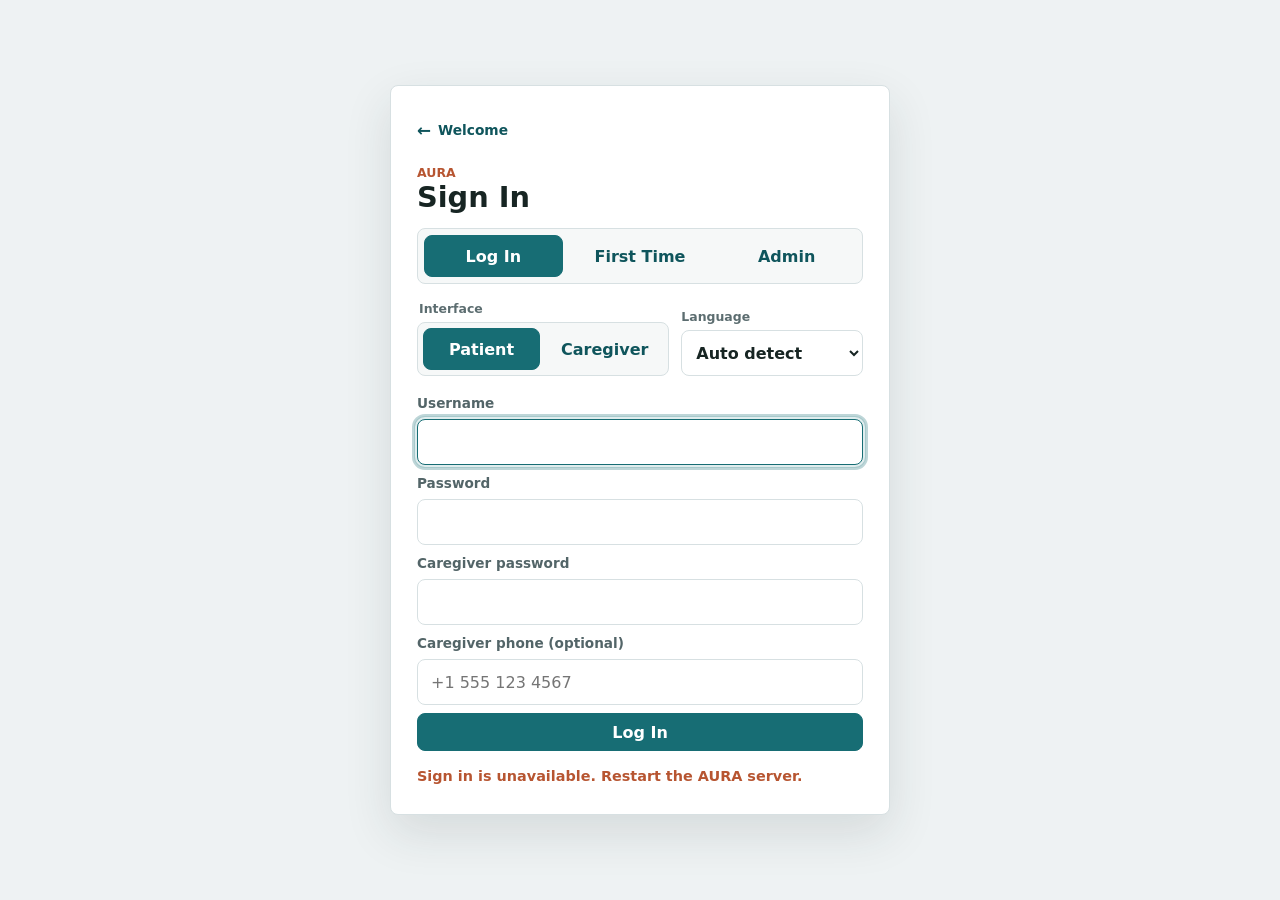
==== static/index.html @ 51d9fa30 "Initial AURA project" ====
<!doctype html>
<html lang="en">
  <head>
    <meta charset="utf-8">
    <meta name="viewport" content="width=device-width, initial-scale=1">
    <title>AURA</title>
    <link rel="stylesheet" href="styles.css">
  </head>
  <body>
    <main class="app-shell">
      <section class="welcome-view" id="welcomeView" aria-label="Welcome to AURA">
        <div class="welcome-content">
          <div class="welcome-copy">
            <p class="welcome-kicker">NextStep AI</p>
            <h1>AURA</h1>
            <p class="welcome-statement">
              Memories are the core foundation of human survival, identity, and social connection, and we save that memory.
            </p>
            <button class="welcome-start-button" id="welcomeStartButton" type="button">
              <span>Get Started</span>
              <svg aria-hidden="true" viewBox="0 0 24 24">
                <path d="M5 12h14"></path>
                <path d="m13 6 6 6-6 6"></path>
              </svg>
            </button>
          </div>
        </div>
      </section>

      <section class="auth-panel" id="authView" aria-label="AURA sign in" hidden>
        <div class="auth-card">
          <button class="auth-welcome-button" id="authWelcomeButton" type="button">
            <span aria-hidden="true">&larr;</span>
            Welcome
          </button>
          <div>
            <p class="eyebrow">AURA</p>
            <h1>Sign In</h1>
          </div>

          <div class="auth-tabs" role="tablist" aria-label="Sign in options">
            <button class="auth-tab is-active" id="showLoginButton" type="button">Log In</button>
            <button class="auth-tab" id="showSignupButton" type="button">First Time</button>
            <button class="auth-tab" id="showAdminButton" type="button">Admin</button>
          </div>

          <div class="auth-preferences" id="authPreferences">
            <fieldset class="auth-role-picker">
              <legend>Interface</legend>
              <div class="auth-role-options">
                <label class="auth-role-option">
                  <input type="radio" name="authRole" value="patient" checked>
                  <span>Patient</span>
                </label>
                <label class="auth-role-option">
                  <input type="radio" name="authRole" value="caregiver">
                  <span>Caregiver</span>
                </label>
              </div>
            </fieldset>
            <label class="auth-language" for="languageSelect">
              <span>Language</span>
              <select id="languageSelect">
                <option value="auto">Auto detect</option>
              </select>
            </label>
          </div>

          <form class="auth-form" id="loginForm">
            <label for="loginUsername">Username</label>
            <input id="loginUsername" autocomplete="username" required>
            <label for="loginPassword">Password</label>
            <input id="loginPassword" type="password" autocomplete="current-password" required>
            <label for="loginCaregiverPassword">Caregiver password</label>
            <input id="loginCaregiverPassword" type="password" autocomplete="current-password" required>
            <label for="loginCaregiverPhone">Caregiver phone (optional)</label>
            <input
              id="loginCaregiverPhone"
              type="tel"
              autocomplete="tel"
              inputmode="tel"
              placeholder="+1 555 123 4567"
            >
            <button class="primary-button" type="submit">Log In</button>
          </form>

          <form class="auth-form" id="signupForm" hidden>
            <label for="signupPatientName">Patient name</label>
            <input id="signupPatientName" autocomplete="name" required>
            <label for="signupCaregiverName">Caregiver name</label>
            <input id="signupCaregiverName" autocomplete="name" required>
            <label for="signupUsername">Username</label>
            <input id="signupUsername" autocomplete="username" required>
            <label for="signupPassword">Password</label>
            <input id="signupPassword" type="password" autocomplete="new-password" required>
            <label for="signupCaregiverPassword">Caregiver password</label>
            <input id="signupCaregiverPassword" type="password" autocomplete="new-password" required>
            <label for="signupCaregiverPhone">Caregiver phone (optional)</label>
            <input
              id="signupCaregiverPhone"
              type="tel"
              autocomplete="tel"
              inputmode="tel"
              placeholder="+1 555 123 4567"
            >
            <button class="primary-button" type="submit">Create Account</button>
          </form>

          <form class="auth-form" id="adminLoginForm" hidden>
            <label for="adminUsername">Admin username</label>
            <input id="adminUsername" autocomplete="username" required>
            <label for="adminPassword">Admin password</label>
            <input id="adminPassword" type="password" autocomplete="current-password" required>
            <button class="primary-button" type="submit">Open Admin</button>
          </form>

          <p class="auth-status" id="authStatus"></p>
        </div>
      </section>

      <div class="app-content" id="appContent" hidden>
        <div class="top-bar">
          <strong class="active-role-label" id="activeRoleLabel">Patient</strong>
          <div class="account-bar">
            <span id="accountLabel">Signed in</span>
            <button class="ghost-button" id="openAdminButton" type="button">Admin</button>
            <button class="ghost-button" id="logoutButton" type="button">Log Out</button>
          </div>
        </div>

      <section
        class="patient-panel role-panel is-active"
        id="patientView"
        aria-label="Patient interface"
      >
        <header class="app-header">
          <div>
            <p class="eyebrow">NextStep AI</p>
            <h1>AURA</h1>
            <p class="interface-greeting" id="patientGreeting">Hi</p>
          </div>
          <div class="header-actions">
            <button
              class="icon-button"
              id="speechToggle"
              type="button"
              aria-label="Turn spoken replies off"
              title="Spoken replies"
            >
              <svg aria-hidden="true" viewBox="0 0 24 24">
                <path d="M11 5 6 9H3v6h3l5 4V5Z"></path>
                <path d="M15.5 8.5a5 5 0 0 1 0 7"></path>
                <path d="M18.5 5.5a9 9 0 0 1 0 13"></path>
              </svg>
            </button>
            <button
              class="icon-button"
              id="micButton"
              type="button"
              aria-label="Start voice input"
              title="Voice input"
            >
              <svg aria-hidden="true" viewBox="0 0 24 24">
                <path d="M12 3a3 3 0 0 0-3 3v6a3 3 0 0 0 6 0V6a3 3 0 0 0-3-3Z"></path>
                <path d="M19 10v2a7 7 0 0 1-14 0v-2"></path>
                <path d="M12 19v3"></path>
              </svg>
            </button>
            <button class="ghost-button" id="clearButton" type="button">Clear</button>
          </div>
        </header>

        <div class="status-row">
          <span class="status-dot" aria-hidden="true"></span>
          <span id="statusText">Ready</span>
          <span class="current-task" id="currentTaskText">No task started</span>
        </div>

        <section class="patient-focus" aria-label="Current task">
          <div class="patient-task-card">
            <p class="eyebrow">Now</p>
            <h2 id="patientTaskName">No task open</h2>
            <p class="patient-instruction" id="patientInstructionText">
              I am here with you.
            </p>
            <p class="patient-task-meta" id="patientTaskMeta">
              Use the buttons below.
            </p>
          </div>

          <div class="patient-actions" aria-label="Patient actions">
            <button class="patient-action primary-action" type="button" data-message="Done">
              <svg aria-hidden="true" viewBox="0 0 24 24">
                <path d="m5 12 4 4L19 6"></path>
              </svg>
              <span>Done</span>
            </button>
            <button class="patient-action" type="button" data-message="Help">
              <svg aria-hidden="true" viewBox="0 0 24 24">
                <circle cx="12" cy="12" r="9"></circle>
                <path d="M9.5 9a2.7 2.7 0 0 1 5.1 1.2c0 1.8-2.6 2-2.6 3.8"></path>
                <path d="M12 18h.01"></path>
              </svg>
              <span>Help</span>
            </button>
            <button class="patient-action issue-action" id="reportIssueButton" type="button">
              <svg aria-hidden="true" viewBox="0 0 24 24">
                <path d="M10.3 3.4 2.6 17a2 2 0 0 0 1.7 3h15.4a2 2 0 0 0 1.7-3L13.7 3.4a2 2 0 0 0-3.4 0Z"></path>
                <path d="M12 9v4"></path>
                <path d="M12 17h.01"></path>
              </svg>
              <span>Report Issue</span>
            </button>
            <button class="patient-action communication-action" id="patientChatToggle" type="button">
              <svg aria-hidden="true" viewBox="0 0 24 24">
                <path d="M21 15a4 4 0 0 1-4 4H8l-5 3V7a4 4 0 0 1 4-4h10a4 4 0 0 1 4 4Z"></path>
                <path d="M8 9h8"></path>
                <path d="M8 13h5"></path>
              </svg>
              <span>AURA Chat</span>
            </button>
            <button class="patient-action communication-action" id="patientCaregiverChatToggle" type="button">
              <svg aria-hidden="true" viewBox="0 0 24 24">
                <path d="M20 15a4 4 0 0 1-4 4H8l-5 3V7a4 4 0 0 1 4-4h9a4 4 0 0 1 4 4Z"></path>
                <circle cx="11.5" cy="9" r="2"></circle>
                <path d="M8 15c.8-1.5 2-2.2 3.5-2.2S14.2 13.5 15 15"></path>
              </svg>
              <span>Caregiver Chat</span>
            </button>
          </div>
        </section>

        <section class="patient-chat-area" id="patientChatArea" aria-label="Patient chat" hidden>
          <div class="patient-chat-header">
            <button class="ghost-button patient-chat-back" id="patientChatBackButton" type="button">
              Back
            </button>
            <h3>AURA Chat</h3>
          </div>
          <div class="messages" id="messages" aria-live="polite">
            <article class="message assistant">
              <div class="avatar" aria-hidden="true">A</div>
              <p>Hi. I am here with you.</p>
            </article>
          </div>

          <form class="composer" id="chatForm">
            <label class="sr-only" for="messageInput">Message</label>
            <textarea
              id="messageInput"
              rows="1"
              placeholder="Type a message"
              autocomplete="off"
            ></textarea>
            <button id="sendButton" type="submit">Send</button>
          </form>
        </section>

        <section
          class="patient-caregiver-chat-area direct-chat-area"
          id="patientCaregiverChatArea"
          aria-label="Caregiver chat"
          hidden
        >
          <div class="patient-chat-header">
            <button class="ghost-button patient-chat-back" id="patientCaregiverChatBackButton" type="button">
              Back
            </button>
            <h3>Caregiver Chat</h3>
          </div>
          <div class="direct-chat-messages" id="patientCaregiverMessages" aria-live="polite">
            <p class="empty-state">No messages yet.</p>
          </div>

          <form class="composer" id="patientCaregiverChatForm">
            <label class="sr-only" for="patientCaregiverMessageInput">Message caregiver</label>
            <textarea
              id="patientCaregiverMessageInput"
              rows="1"
              placeholder="Message caregiver"
              autocomplete="off"
            ></textarea>
            <button id="patientCaregiverSendButton" type="submit">Send</button>
          </form>
        </section>
      </section>

      <section
        class="caregiver-panel role-panel"
        id="caregiverView"
        aria-label="Caregiver interface"
        hidden
      >
        <header class="caregiver-header">
          <div>
            <p class="eyebrow">Caregiver</p>
            <h2>Caregiver Dashboard</h2>
            <p class="interface-greeting" id="caregiverGreeting">Hi</p>
          </div>
          <div class="header-actions">
            <button class="ghost-button clear-caregiver-button" id="resetCaregiverButton" type="button">
              Clear Alerts &amp; Chat
            </button>
            <button class="ghost-button" id="refreshCaregiverButton" type="button">
              Refresh
            </button>
          </div>
        </header>

        <div class="caregiver-section-toolbar" id="caregiverSectionToolbar" hidden>
          <button class="caregiver-home-button" id="caregiverHomeButton" type="button">
            <span aria-hidden="true">&larr;</span>
            Home
          </button>
          <strong id="caregiverSectionLabel">Caregiver Home</strong>
        </div>

        <section
          class="caregiver-home caregiver-section-panel is-active"
          id="caregiverSection-home"
          aria-label="Caregiver home"
        >
          <div class="caregiver-home-overview">
            <div class="caregiver-home-summary">
              <p class="eyebrow">Today</p>
              <h3>Care Overview</h3>
              <p id="caregiverHomeSummary">No patient activity has been recorded yet.</p>
            </div>
            <div class="caregiver-home-kpis" aria-label="Today's key activity">
              <div class="home-kpi">
                <strong id="homeCompletedStat">0</strong>
                <span>Marked complete</span>
              </div>
              <div class="home-kpi home-kpi-alert">
                <strong id="homeAlertStat">0</strong>
                <span>Safety alerts</span>
              </div>
              <div class="home-kpi">
                <strong id="homeHelpStat">0</strong>
                <span>Help requests</span>
              </div>
            </div>
          </div>

          <nav class="caregiver-home-grid" aria-label="Caregiver tools">
            <button class="caregiver-home-card card-patient-chat" type="button" data-caregiver-section="patientChat">
              <span class="home-card-icon" aria-hidden="true">
                <svg viewBox="0 0 24 24"><path d="M21 15a4 4 0 0 1-4 4H8l-5 3V7a4 4 0 0 1 4-4h10a4 4 0 0 1 4 4Z"></path><path d="M8 9h8"></path><path d="M8 13h5"></path></svg>
              </span>
              <span class="home-card-copy">
                <strong>Patient Chat</strong>
                <span id="homePatientChatStatus">No messages</span>
              </span>
            </button>
            <button class="caregiver-home-card card-alerts" type="button" data-caregiver-section="alerts">
              <span class="home-card-icon" aria-hidden="true">
                <svg viewBox="0 0 24 24"><path d="M10.3 3.4 2.6 17a2 2 0 0 0 1.7 3h15.4a2 2 0 0 0 1.7-3L13.7 3.4a2 2 0 0 0-3.4 0Z"></path><path d="M12 9v4"></path><path d="M12 17h.01"></path></svg>
              </span>
              <span class="home-card-copy">
                <strong>Safety Alerts</strong>
                <span id="homeAlertStatus">No alerts</span>
              </span>
            </button>
            <button class="caregiver-home-card card-schedule" type="button" data-caregiver-section="schedule">
              <span class="home-card-icon" aria-hidden="true">
                <svg viewBox="0 0 24 24"><path d="M8 2v4"></path><path d="M16 2v4"></path><rect x="3" y="5" width="18" height="16" rx="2"></rect><path d="M3 10h18"></path><path d="M8 14h.01"></path><path d="M12 14h.01"></path><path d="M16 14h.01"></path></svg>
              </span>
              <span class="home-card-copy">
                <strong>Schedule</strong>
                <span id="homeScheduleStatus">0 routines</span>
              </span>
            </button>
            <button class="caregiver-home-card card-performance" type="button" data-caregiver-section="performance">
              <span class="home-card-icon" aria-hidden="true">
                <svg viewBox="0 0 24 24"><path d="M4 19V9"></path><path d="M10 19V5"></path><path d="M16 19v-7"></path><path d="M22 19H2"></path></svg>
              </span>
              <span class="home-card-copy">
                <strong>Performance</strong>
                <span id="homePerformanceStatus">No data</span>
              </span>
            </button>
            <button class="caregiver-home-card card-update" type="button" data-caregiver-section="update">
              <span class="home-card-icon" aria-hidden="true">
                <svg viewBox="0 0 24 24"><rect x="5" y="3" width="14" height="18" rx="2"></rect><path d="M9 3h6v4H9z"></path><path d="m9 14 2 2 4-4"></path></svg>
              </span>
              <span class="home-card-copy">
                <strong>AURA Update</strong>
                <span id="homeUpdateStatus">Ready</span>
              </span>
            </button>
            <button class="caregiver-home-card card-activity" type="button" data-caregiver-section="activity">
              <span class="home-card-icon" aria-hidden="true">
                <svg viewBox="0 0 24 24"><path d="M3 12h4l2-7 4 14 2-7h6"></path></svg>
              </span>
              <span class="home-card-copy">
                <strong>Recent Activity</strong>
                <span id="homeActivityStatus">Nothing today</span>
              </span>
            </button>
            <button class="caregiver-home-card card-dataset" type="button" data-caregiver-section="dataset">
              <span class="home-card-icon" aria-hidden="true">
                <svg viewBox="0 0 24 24"><ellipse cx="12" cy="5" rx="8" ry="3"></ellipse><path d="M4 5v6c0 1.7 3.6 3 8 3s8-1.3 8-3V5"></path><path d="M4 11v6c0 1.7 3.6 3 8 3s8-1.3 8-3v-6"></path></svg>
              </span>
              <span class="home-card-copy">
                <strong>Dataset</strong>
                <span id="homeDatasetStatus">0 records</span>
              </span>
            </button>
            <button class="caregiver-home-card card-clock" type="button" data-caregiver-section="clock">
              <span class="home-card-icon" aria-hidden="true">
                <svg viewBox="0 0 24 24"><circle cx="12" cy="12" r="9"></circle><path d="M12 7v5l3 2"></path></svg>
              </span>
              <span class="home-card-copy">
                <strong>Test Clock</strong>
                <span id="homeClockStatus">1x speed</span>
              </span>
            </button>
            <button class="caregiver-home-card card-reminders" type="button" data-caregiver-section="reminders">
              <span class="home-card-icon" aria-hidden="true">
                <svg viewBox="0 0 24 24"><path d="M18 8a6 6 0 0 0-12 0c0 7-3 7-3 9h18c0-2-3-2-3-9"></path><path d="M10 21h4"></path></svg>
              </span>
              <span class="home-card-copy">
                <strong>Reminders</strong>
                <span id="homeReminderStatus">Off</span>
              </span>
            </button>
          </nav>
        </section>

        <section
          class="caregiver-chat caregiver-section-panel"
          id="caregiverSection-chat"
          aria-label="Caregiver chat"
          hidden
        >
          <h3>Chat With AURA</h3>
          <div class="caregiver-chat-messages" id="caregiverChatMessages" aria-live="polite">
            <article class="caregiver-chat-message assistant">
              I can help review the current session.
            </article>
          </div>
          <form class="caregiver-composer" id="caregiverChatForm">
            <label class="sr-only" for="caregiverMessageInput">Caregiver message</label>
            <textarea
              id="caregiverMessageInput"
              rows="1"
              placeholder="Ask about the patient's session"
              autocomplete="off"
            ></textarea>
            <button id="caregiverSendButton" type="submit">Send</button>
          </form>
        </section>

        <section
          class="caregiver-patient-chat caregiver-section-panel"
          id="caregiverSection-patient-chat"
          aria-label="Chat with patient"
          hidden
        >
          <h3>Chat With Patient</h3>
          <div class="direct-chat-messages" id="caregiverPatientMessages" aria-live="polite">
            <p class="empty-state">No messages yet.</p>
          </div>
          <form class="caregiver-composer" id="caregiverPatientChatForm">
            <label class="sr-only" for="caregiverPatientMessageInput">Message patient</label>
            <textarea
              id="caregiverPatientMessageInput"
              rows="1"
              placeholder="Message the patient"
              autocomplete="off"
            ></textarea>
            <button id="caregiverPatientSendButton" type="submit">Send</button>
          </form>
        </section>

        <section
          class="alert-panel caregiver-section-panel"
          id="caregiverSection-alerts"
          aria-label="Caregiver alerts"
          hidden
        >
          <div class="section-title-row">
            <h3>Safety Alerts</h3>
            <span id="alertStatus">Ready</span>
          </div>
          <div id="alertList" class="alert-list">
            <p class="empty-state">No safety alerts in this session.</p>
          </div>
        </section>

        <div class="caregiver-section-panel" id="caregiverSection-schedule" hidden>
          <section class="routine-manager" aria-label="Routine management">
            <div class="section-title-row">
              <h3>Routine Management</h3>
              <span id="routineCount">0 routines</span>
            </div>
            <form class="routine-form" id="routineForm">
              <input id="routineName" placeholder="Task name" required>
              <input id="routineCategory" placeholder="Category" required>
              <input id="routineTime" type="time" value="09:00" required>
              <select id="routineTimeOfDay">
                <option>Morning</option>
                <option>Afternoon</option>
                <option>Evening</option>
              </select>
              <input id="routineDifficulty" type="number" min="1" max="5" value="3" title="Difficulty 1-5">
              <input id="routineImportance" type="number" min="1" max="5" value="3" title="Importance 1-5">
              <textarea id="routineInstructions" rows="3" placeholder="One step per line" required></textarea>
              <button class="primary-button" type="submit">Save Routine</button>
            </form>
            <div class="routine-list" id="routineList"></div>
          </section>
        </div>

        <div class="caregiver-section-panel" id="caregiverSection-performance" hidden>
          <section class="stats-grid" aria-label="Session stats">
            <div class="stat-card">
              <span id="interactionsStat">0</span>
              <p>Interactions</p>
            </div>
            <div class="stat-card">
              <span id="completedStat">0</span>
              <p>Marked complete</p>
            </div>
            <div class="stat-card">
              <span id="helpStat">0</span>
              <p>Help requests</p>
            </div>
            <div class="stat-card">
              <span id="reminderStat">0</span>
              <p>Reminders</p>
            </div>
            <div class="stat-card">
              <span id="visualStat">0</span>
              <p>Missed tasks</p>
            </div>
            <div class="stat-card">
              <span id="confusionStat">0</span>
              <p>Confusion flags</p>
            </div>
          </section>

          <section class="insight-panel caregiver-detailed-insights" aria-label="Performance insights">
            <div class="section-title-row">
              <div>
                <h3>Performance Insights</h3>
                <p class="section-subtext" id="caregiverInsightSource">
                  Waiting for stored patient records.
                </p>
              </div>
            </div>
            <div class="dataset-grid caregiver-insight-summary" id="insightGrid"></div>

            <div class="caregiver-insight-columns">
              <section class="caregiver-insight-section">
                <h4>Time of Day</h4>
                <div class="admin-insight-list" id="caregiverTimeInsightList"></div>
              </section>
              <section class="caregiver-insight-section">
                <h4>Task Difficulty</h4>
                <div class="admin-insight-list" id="caregiverDifficultyInsightList"></div>
              </section>
              <section class="caregiver-insight-section">
                <h4>Day of Week</h4>
                <div class="admin-insight-list" id="caregiverDayInsightList"></div>
              </section>
              <section class="caregiver-insight-section">
                <h4>Tasks Needing Review</h4>
                <div class="admin-insight-list" id="caregiverTaskInsightList"></div>
              </section>
              <section class="caregiver-insight-section caregiver-trend-section">
                <h4>Recent Trend</h4>
                <div class="admin-insight-list" id="caregiverTrendInsightList"></div>
              </section>
            </div>

            <div class="caregiver-insight-notes">
              <section class="caregiver-insight-section">
                <h4>Key Findings</h4>
                <ul class="admin-insight-bullets" id="caregiverKeyFindings"></ul>
              </section>
              <section class="caregiver-insight-section">
                <h4>Recommended Actions</h4>
                <ul class="admin-insight-bullets" id="caregiverRecommendedActions"></ul>
              </section>
              <section class="caregiver-insight-section">
                <h4>How to Read This</h4>
                <ul class="admin-insight-bullets" id="caregiverDataNotes"></ul>
              </section>
            </div>
          </section>
        </div>

        <div class="caregiver-section-panel" id="caregiverSection-update" hidden>
          <section class="caregiver-update">
            <div class="section-title-row">
              <h3>AURA Update</h3>
              <span id="caregiverStatus">Ready</span>
            </div>
            <p id="caregiverUpdateText">No patient activity has been recorded yet.</p>
          </section>
        </div>

        <div class="caregiver-section-panel" id="caregiverSection-activity" hidden>
          <section class="recent-events">
            <h3>Recent Activity</h3>
            <div id="recentEventsList" class="event-list">
              <p class="empty-state">No recent activity.</p>
            </div>
          </section>
        </div>

      <div
        class="caregiver-section-panel"
        id="caregiverSection-dataset"
        aria-label="Patient dataset"
        hidden
      >
          <section class="dataset-panel" aria-label="Patient dataset">
            <div class="section-title-row">
              <div>
                <h3>Patient Dataset</h3>
                <p class="section-subtext" id="datasetPathText">Stored in SQLite.</p>
              </div>
              <div class="dataset-actions">
                <a class="export-link" href="/api/export" id="exportLink" download>
                  Export CSV
                </a>
                <button class="danger-button" id="clearDatasetButton" type="button">
                  Clear Dataset
                </button>
              </div>
            </div>
            <div class="dataset-grid" id="datasetSummaryGrid"></div>
            <div class="dataset-table-wrap">
              <table class="dataset-table">
                <thead>
                  <tr>
                    <th>Date</th>
                    <th>Time</th>
                    <th>Task</th>
                    <th>Status</th>
                    <th>Reminders</th>
                    <th>Help</th>
                    <th>Possible Confusion</th>
                    <th>Raw</th>
                    <th>Adjusted</th>
                    <th>Notes</th>
                  </tr>
                </thead>
                <tbody id="datasetTableBody">
                  <tr>
                    <td colspan="10">Unlock dataset view.</td>
                  </tr>
                </tbody>
              </table>
            </div>
          </section>
      </div>

      <div
        class="caregiver-section-panel"
        id="caregiverSection-clock"
        aria-label="Test clock"
        hidden
      >
        <header class="app-header">
          <div>
            <p class="eyebrow">Testing</p>
            <h1>Test Clock</h1>
            <p class="interface-greeting">Task timing uses real-life wait time.</p>
          </div>
        </header>

        <section class="test-clock" aria-label="Testing clock controls">
          <div class="clock-readout">
            <p class="eyebrow">Current Test Time</p>
            <strong id="clockDisplay">Loading time</strong>
          </div>
          <div class="clock-controls">
            <label class="clock-field" for="clockSpeed">
              <span>Speed</span>
              <select id="clockSpeed">
                <option value="">Custom</option>
                <option value="0">Paused</option>
                <option value="1" selected>1x</option>
                <option value="5">5x</option>
                <option value="15">15x</option>
                <option value="60">60x</option>
                <option value="120">120x</option>
              </select>
            </label>
            <label class="clock-field clock-field-custom" for="customClockSpeed">
              <span>Custom</span>
              <input
                id="customClockSpeed"
                type="number"
                min="0"
                max="240"
                step="0.25"
                placeholder="1x"
              >
            </label>
            <button class="primary-button clock-action" id="applyCustomSpeedButton" type="button">Set</button>
            <button class="ghost-button clock-action" id="resetClockButton" type="button">Reset</button>
          </div>
        </section>

        <section class="clock-schedule-panel" aria-label="Today's task timing">
          <div class="section-title-row">
            <div>
              <h3>Today's Task Timing</h3>
              <p class="section-subtext">Real-life time until each scheduled task at the current speed.</p>
            </div>
            <span id="clockTaskStatus">Ready</span>
          </div>
          <div class="clock-task-list" id="clockTaskList"></div>
        </section>
      </div>

      <div
        class="caregiver-section-panel"
        id="caregiverSection-reminders"
        aria-label="Reminder settings"
        hidden
      >
        <section class="reminder-settings">
          <div class="notification-setting-block">
            <div class="section-title-row">
              <div>
                <p class="eyebrow">Patient Notifications</p>
                <h3>Task Reminders</h3>
              </div>
              <button
                class="reminder-toggle"
                id="caregiverReminderToggle"
                type="button"
                role="switch"
                aria-checked="false"
              >
                Off
              </button>
            </div>
            <p class="reminder-setting-status" id="caregiverReminderStatus">
              Reminders are off for this browser.
            </p>
          </div>
          <div class="notification-setting-block caregiver-alert-setting">
            <div class="section-title-row">
              <div>
                <p class="eyebrow">Caregiver Notifications</p>
                <h3>Safety and Missed Tasks</h3>
              </div>
              <button
                class="reminder-toggle"
                id="caregiverAlertNotificationToggle"
                type="button"
                role="switch"
                aria-checked="false"
              >
                Off
              </button>
            </div>
            <p class="reminder-setting-status" id="caregiverAlertNotificationStatus">
              In-app alerts are active. Browser notifications are off.
            </p>
          </div>
          <div class="notification-setting-block text-alert-setting">
            <div class="section-title-row">
              <div>
                <p class="eyebrow">Caregiver Phone</p>
                <h3>Text Messages</h3>
              </div>
              <button
                class="reminder-toggle sms-toggle"
                id="caregiverSmsToggle"
                type="button"
                role="switch"
                aria-checked="false"
              >
                Disabled
              </button>
            </div>
            <p class="reminder-setting-status" id="caregiverSmsStatus">
              Add an optional caregiver phone number at login to receive emergency and missed-task texts.
            </p>
          </div>
        </section>
      </div>
        <aside
          class="caregiver-live-alert"
          id="caregiverLiveAlert"
          role="alert"
          aria-live="assertive"
          hidden
        >
          <div class="caregiver-live-alert-copy">
            <strong id="caregiverLiveAlertTitle">New caregiver alert</strong>
            <p id="caregiverLiveAlertMessage"></p>
          </div>
          <div class="caregiver-live-alert-actions">
            <button class="live-alert-view" id="caregiverLiveAlertView" type="button">
              View Alerts
            </button>
            <button
              class="live-alert-dismiss"
              id="caregiverLiveAlertDismiss"
              type="button"
              aria-label="Dismiss notification"
              title="Dismiss"
            >
              &times;
            </button>
          </div>
        </aside>
        <button
          class="caregiver-aura-launcher"
          id="caregiverAuraChatLauncher"
          type="button"
          aria-label="Open chat with AURA"
          title="Chat with AURA"
        >
          <span class="caregiver-chat-glyph" aria-hidden="true"></span>
        </button>
      </section>

      <div class="password-backdrop" id="datasetWarningModal" hidden>
        <form class="password-dialog warning-dialog" id="datasetWarningForm">
          <h2>Clear Patient Dataset</h2>
          <p>
            This permanently deletes this patient's task history, alerts, caregiver notes,
            summaries, and caregiver chat. Scheduled routines stay in place.
          </p>
          <div class="password-actions">
            <button class="ghost-button" id="cancelDatasetWarningButton" type="button">
              Cancel
            </button>
            <button class="danger-button" type="submit">Continue</button>
          </div>
        </form>
      </div>

      <div class="password-backdrop" id="passwordModal" hidden>
        <form class="password-dialog" id="passwordForm">
          <h2 id="passwordTitle">Caregiver Access</h2>
          <label for="passwordInput">Password</label>
          <input
            id="passwordInput"
            type="password"
            inputmode="numeric"
            autocomplete="current-password"
            placeholder="Enter password"
          >
          <p class="password-error" id="passwordError" hidden></p>
          <div class="password-actions">
            <button class="ghost-button" id="cancelPasswordButton" type="button">
              Cancel
            </button>
            <button class="primary-button" id="passwordSubmitButton" type="submit">Unlock</button>
          </div>
        </form>
      </div>

      <div class="password-backdrop" id="adminLoginModal" hidden>
        <form class="password-dialog" id="adminModalForm">
          <h2>Admin Access</h2>
          <label for="adminModalUsername">Username</label>
          <input id="adminModalUsername" autocomplete="username" required>
          <label for="adminModalPassword">Password</label>
          <input
            id="adminModalPassword"
            type="password"
            autocomplete="current-password"
            required
          >
          <p class="password-error" id="adminModalError" hidden></p>
          <div class="password-actions">
            <button class="ghost-button" id="cancelAdminModalButton" type="button">
              Cancel
            </button>
            <button class="primary-button" type="submit">Open Admin</button>
          </div>
        </form>
      </div>
      </div>

      <section class="admin-panel" id="adminView" aria-label="Admin datasets" hidden>
        <header class="admin-header">
          <div>
            <p class="eyebrow">Admin</p>
            <h1>All Patient Datasets</h1>
            <p class="section-subtext" id="adminDatabasePath">Stored in SQLite.</p>
          </div>
          <div class="header-actions">
            <button class="ghost-button" id="adminBackButton" type="button">Back</button>
            <button class="ghost-button" id="adminLogoutButton" type="button">Log Out Admin</button>
          </div>
        </header>

        <nav class="admin-subtabs" aria-label="Admin sections">
          <button class="admin-subtab is-active" type="button" data-admin-section="datasets">
            Patient Datasets
          </button>
          <button class="admin-subtab" type="button" data-admin-section="dummy">
            Dummy Dataset Insights
          </button>
        </nav>

        <div class="admin-section-panel admin-layout is-active" id="adminSection-datasets">
          <aside class="admin-sidebar" aria-label="Accounts">
            <div class="section-title-row">
              <h3>Accounts</h3>
              <span id="adminAccountCount">0</span>
            </div>
            <div class="admin-account-list" id="adminAccountList"></div>
          </aside>

          <section class="admin-dataset-card" aria-label="Selected account dataset">
            <div class="section-title-row">
              <div>
                <h2 id="adminDatasetTitle">Dataset</h2>
                <p class="section-subtext" id="adminDatasetSubtitle">Choose an account.</p>
              </div>
              <a class="export-link" id="adminExportLink" href="/api/admin-export">Export CSV</a>
            </div>

            <div class="dataset-grid" id="adminSummaryGrid"></div>
            <div class="dataset-table-wrap admin-table-wrap">
              <table class="dataset-table">
                <thead>
                  <tr>
                    <th>Date</th>
                    <th>Time</th>
                    <th>Task</th>
                    <th>Status</th>
                    <th>Reminders</th>
                    <th>Help</th>
                    <th>Possible Confusion</th>
                    <th>Raw</th>
                    <th>Adjusted</th>
                    <th>Notes</th>
                  </tr>
                </thead>
                <tbody id="adminDatasetTableBody">
                  <tr>
                    <td colspan="10">Log in as admin to view datasets.</td>
                  </tr>
                </tbody>
              </table>
            </div>
          </section>
        </div>

        <section
          class="admin-section-panel admin-dummy-interface"
          id="adminSection-dummy"
          aria-label="Dummy dataset insights"
          hidden
        >
          <div class="admin-dummy-hero">
            <div>
              <p class="eyebrow">Reference Dataset</p>
              <h2>Dummy Dataset Insights</h2>
              <p class="section-subtext" id="adminDummyInsightSource">
                Based on Main dataset.xlsx.
              </p>
            </div>
          </div>

          <div class="dataset-grid admin-dummy-summary" id="adminDummySummaryGrid"></div>

          <div class="admin-dummy-grid">
            <section class="admin-insight-section">
              <h3>Time of Day</h3>
              <div class="admin-insight-list" id="adminDummyTimeList"></div>
            </section>
            <section class="admin-insight-section">
              <h3>Task Difficulty</h3>
              <div class="admin-insight-list" id="adminDummyDifficultyList"></div>
            </section>
          </div>

          <div class="admin-dummy-notes">
            <section class="admin-insight-section">
              <h3>Key Findings</h3>
              <ul class="admin-insight-bullets" id="adminDummyFindings"></ul>
            </section>
            <section class="admin-insight-section">
              <h3>Recommended Actions</h3>
              <ul class="admin-insight-bullets" id="adminDummyActions"></ul>
            </section>
            <section class="admin-insight-section">
              <h3>Modeling Notes</h3>
              <ul class="admin-insight-bullets" id="adminDummyModelingNotes"></ul>
            </section>
          </div>
        </section>
      </section>
    </main>

    <script src="app.js"></script>
  </body>
</html>
---- static/styles.css ----
:root {
  color-scheme: light;
  --bg: #f3f6f8;
  --panel: #ffffff;
  --panel-soft: #f8fafb;
  --ink: #15211f;
  --muted: #64726f;
  --line: #dce4e7;
  --line-strong: #c6d3d8;
  --brand: #277d84;
  --brand-dark: #14565d;
  --brand-soft: #e5f4f5;
  --accent: #b95d37;
  --accent-soft: #fff0e9;
  --danger: #a43b35;
  --danger-soft: #fff1ef;
  --assistant: #eaf5f3;
  --user: #1d3f46;
  --shadow: 0 18px 45px rgba(31, 49, 54, 0.13);
  --shadow-soft: 0 8px 24px rgba(31, 49, 54, 0.08);
}

* {
  box-sizing: border-box;
}

body {
  min-height: 100vh;
  margin: 0;
  background:
    linear-gradient(180deg, #eef6f7 0%, rgba(238, 246, 247, 0) 42%),
    linear-gradient(90deg, rgba(185, 93, 55, 0.08), rgba(39, 125, 132, 0.06)),
    var(--bg);
  color: var(--ink);
  font-family:
    Inter, ui-sans-serif, system-ui, -apple-system, BlinkMacSystemFont, "Segoe UI",
    sans-serif;
}

html,
body {
  height: 100%;
  overflow: hidden;
}

button,
textarea {
  font: inherit;
}

button {
  cursor: pointer;
}

.app-shell {
  width: min(1180px, 100%);
  height: 100vh;
  margin: 0 auto;
  padding: 24px;
}

.app-content {
  display: grid;
  grid-template-rows: auto minmax(0, 1fr);
  gap: 14px;
  height: 100%;
  min-height: 0;
}

[hidden] {
  display: none !important;
}

.role-tabs {
  display: grid;
  grid-template-columns: repeat(3, minmax(0, 1fr));
  flex: 1 1 340px;
  min-width: min(360px, 100%);
  gap: 8px;
  padding: 6px;
  border: 1px solid var(--line);
  border-radius: 8px;
  background: rgba(255, 255, 255, 0.82);
  box-shadow: 0 10px 35px rgba(29, 37, 35, 0.08);
}

.top-bar {
  display: flex;
  align-items: center;
  justify-content: space-between;
  gap: 12px;
}

.language-tool {
  display: grid;
  flex: 0 0 190px;
  gap: 4px;
}

.language-tool span {
  color: var(--muted);
  font-size: 0.72rem;
  font-weight: 800;
  line-height: 1;
  text-transform: uppercase;
}

.language-tool select {
  min-height: 42px;
  width: 100%;
  border: 1px solid var(--line);
  border-radius: 8px;
  padding: 0 10px;
  color: var(--ink);
  background: #ffffff;
  font: inherit;
  font-weight: 700;
  outline: none;
}

.language-tool select:focus {
  border-color: var(--brand);
  box-shadow: 0 0 0 3px rgba(47, 111, 115, 0.16);
}

.account-bar {
  display: flex;
  align-items: center;
  flex-shrink: 0;
  gap: 10px;
  min-width: 0;
}

.account-bar span {
  max-width: 230px;
  overflow: hidden;
  color: var(--muted);
  font-size: 0.88rem;
  font-weight: 800;
  text-overflow: ellipsis;
  white-space: nowrap;
}

.auth-panel {
  display: grid;
  min-height: 100%;
  place-items: center;
}

.auth-card {
  display: grid;
  gap: 16px;
  width: min(430px, 100%);
  padding: 24px;
  border: 1px solid var(--line);
  border-radius: 8px;
  background: rgba(255, 255, 255, 0.94);
  box-shadow: var(--shadow);
}

.auth-tabs {
  display: grid;
  grid-template-columns: repeat(3, minmax(0, 1fr));
  gap: 8px;
  padding: 6px;
  border: 1px solid var(--line);
  border-radius: 8px;
  background: #f7faf8;
}

.auth-tab {
  min-height: 40px;
  border: 1px solid transparent;
  border-radius: 8px;
  background: transparent;
  color: var(--brand-dark);
  font-weight: 800;
}

.auth-tab.is-active {
  background: var(--brand);
  color: #ffffff;
}

.auth-form {
  display: grid;
  gap: 9px;
}

.auth-form label {
  color: var(--muted);
  font-size: 0.85rem;
  font-weight: 800;
}

.auth-form input {
  min-height: 46px;
  border: 1px solid var(--line);
  border-radius: 8px;
  padding: 0 13px;
  color: var(--ink);
  background: #ffffff;
  font: inherit;
  outline: none;
}

.auth-form input:focus {
  border-color: var(--brand);
  box-shadow: 0 0 0 3px rgba(47, 111, 115, 0.16);
}

.auth-status {
  min-height: 20px;
  margin: 0;
  color: var(--accent);
  font-size: 0.9rem;
  font-weight: 700;
}

.auth-wide-button {
  width: 100%;
}

.caregiver-subtabs {
  display: grid;
  grid-template-columns: repeat(5, minmax(0, 1fr));
  flex-shrink: 0;
  gap: 8px;
  margin: 0 22px;
  padding: 6px;
  border: 1px solid var(--line);
  border-radius: 8px;
  background: #f7faf8;
}

.caregiver-subtab {
  min-height: 40px;
  border: 1px solid transparent;
  border-radius: 8px;
  background: transparent;
  color: var(--brand-dark);
  font-weight: 800;
}

.caregiver-subtab.is-active {
  background: var(--brand);
  color: #ffffff;
}

.caregiver-section-panel {
  flex-shrink: 0;
}

.caregiver-section-panel.is-active {
  display: grid;
  gap: 16px;
}

.role-tab {
  min-height: 46px;
  border: 1px solid transparent;
  border-radius: 8px;
  background: transparent;
  color: var(--brand-dark);
  font-weight: 800;
}

.role-tab.is-active {
  background: var(--brand);
  color: #ffffff;
}

.test-clock {
  display: flex;
  align-items: center;
  justify-content: space-between;
  gap: 18px;
  padding: 12px 16px;
  border: 1px solid var(--line);
  border-radius: 8px;
  background: linear-gradient(180deg, #ffffff, #f7faf8);
  box-shadow: 0 10px 35px rgba(29, 37, 35, 0.08);
}

.clock-readout {
  min-width: 230px;
}

.test-clock strong {
  display: block;
  color: var(--brand-dark);
  font-size: 1.05rem;
  line-height: 1.2;
}

.clock-controls {
  display: flex;
  align-items: end;
  justify-content: flex-end;
  gap: 8px;
  min-width: 0;
}

.clock-field {
  display: grid;
  gap: 4px;
}

.clock-field span {
  color: var(--muted);
  font-size: 0.72rem;
  font-weight: 800;
  line-height: 1;
  text-transform: uppercase;
}

.test-clock select,
.test-clock input {
  min-height: 40px;
  border: 1px solid var(--line);
  border-radius: 8px;
  padding: 0 10px;
  color: var(--ink);
  background: #ffffff;
  font: inherit;
}

.test-clock input {
  width: 96px;
}

.test-clock select {
  width: 116px;
}

.clock-action {
  min-height: 40px;
  padding: 0 13px;
}

.clock-panel {
  display: grid;
  grid-template-rows: auto auto minmax(0, 1fr);
  gap: 12px;
  min-height: 0;
  height: 100%;
  overflow: hidden;
  border: 1px solid var(--line);
  border-radius: 8px;
  background: rgba(255, 255, 255, 0.94);
  box-shadow: var(--shadow);
}

.clock-panel .test-clock {
  margin: 0 18px;
}

.clock-schedule-panel {
  display: grid;
  grid-template-rows: auto minmax(0, 1fr);
  gap: 12px;
  min-height: 0;
  margin: 0 18px 18px;
  padding: 16px;
  overflow: hidden;
  border: 1px solid var(--line);
  border-radius: 8px;
  background: #ffffff;
  box-shadow: var(--shadow-soft);
}

.clock-task-list {
  display: grid;
  grid-template-columns: repeat(2, minmax(0, 1fr));
  align-content: start;
  gap: 10px;
  min-height: 0;
  overflow: hidden;
}

.clock-task-item {
  display: grid;
  grid-template-columns: 68px minmax(0, 1fr) minmax(92px, auto);
  align-items: center;
  gap: 12px;
  min-width: 0;
  padding: 12px;
  border: 1px solid var(--line);
  border-radius: 8px;
  background: var(--panel-soft);
}

.clock-task-item.is-past {
  opacity: 0.62;
}

.clock-task-time {
  color: var(--brand-dark);
  font-size: 1rem;
  font-weight: 900;
  font-variant-numeric: tabular-nums;
}

.clock-task-main {
  display: grid;
  gap: 3px;
  min-width: 0;
}

.clock-task-main strong,
.clock-task-main span {
  overflow: hidden;
  text-overflow: ellipsis;
  white-space: nowrap;
}

.clock-task-main strong {
  color: var(--ink);
}

.clock-task-main span {
  color: var(--muted);
  font-size: 0.82rem;
  font-weight: 700;
}

.clock-task-wait {
  justify-self: end;
  padding: 6px 9px;
  border-radius: 8px;
  background: var(--brand-soft);
  color: var(--brand-dark);
  font-size: 0.88rem;
  font-weight: 900;
  white-space: nowrap;
}

.patient-panel {
  display: grid;
  grid-template-rows: auto auto minmax(0, auto) minmax(0, 1fr);
  width: 100%;
  min-height: 0;
  height: 100%;
  overflow: hidden;
  border: 1px solid var(--line);
  border-radius: 8px;
  background: rgba(255, 255, 255, 0.92);
  box-shadow: var(--shadow);
}

.patient-panel.is-chat-open {
  grid-template-rows: auto auto minmax(130px, 0.55fr) minmax(250px, 1fr);
}

.patient-panel.is-chat-open .patient-focus {
  grid-template-columns: minmax(0, 1fr) minmax(240px, 320px);
  gap: 12px;
  padding: 14px 18px;
}

.patient-panel.is-chat-open .patient-task-card {
  min-height: 0;
  padding: 16px;
}

.patient-panel.is-chat-open .patient-task-card h2 {
  font-size: 1.35rem;
}

.patient-panel.is-chat-open .patient-instruction {
  font-size: 1.18rem;
  line-height: 1.2;
}

.patient-panel.is-chat-open .patient-actions {
  gap: 8px;
}

.patient-panel.is-chat-open .patient-action {
  min-height: 44px;
  font-size: 0.95rem;
}

.patient-panel.is-chat-open .patient-action.primary-action {
  min-height: 52px;
  font-size: 1.05rem;
}

.patient-focus {
  display: grid;
  grid-template-columns: minmax(0, 1fr) minmax(280px, 360px);
  gap: 18px;
  padding: 24px;
  overflow: auto;
}

.patient-task-card {
  display: grid;
  align-content: center;
  gap: 12px;
  min-height: 260px;
  padding: 26px;
  border: 1px solid var(--line);
  border-radius: 8px;
  background: #ffffff;
}

.patient-task-card h2 {
  color: var(--brand-dark);
  font-size: clamp(1.7rem, 4vw, 3rem);
  line-height: 1.05;
}

.patient-instruction {
  margin: 0;
  color: var(--ink);
  font-size: clamp(1.5rem, 4vw, 2.65rem);
  font-weight: 800;
  line-height: 1.12;
  overflow-wrap: anywhere;
}

.patient-task-meta,
.patient-reminder-status {
  margin: 0;
  color: var(--muted);
  font-size: 0.95rem;
  font-weight: 700;
  line-height: 1.35;
}

.patient-actions {
  display: grid;
  grid-template-columns: 1fr;
  gap: 12px;
}

.patient-action {
  min-height: 72px;
  border: 1px solid var(--line);
  border-radius: 8px;
  padding: 0 18px;
  background: #f7faf8;
  color: var(--brand-dark);
  font-size: 1.15rem;
  font-weight: 900;
}

.patient-action.primary-action {
  min-height: 86px;
  background: var(--brand);
  color: #ffffff;
  font-size: 1.35rem;
}

.patient-action.issue-action {
  border-color: rgba(200, 111, 66, 0.45);
  background: #fff4f2;
  color: #9f302b;
}

.patient-action.is-active {
  background: var(--accent);
  color: #ffffff;
  border-color: var(--accent);
}

.patient-chat-area {
  display: grid;
  grid-template-rows: minmax(0, 1fr) auto;
  min-height: 0;
  overflow: hidden;
  border-top: 1px solid var(--line);
  background: #ffffff;
}

.caregiver-panel {
  display: flex;
  flex-direction: column;
  gap: 16px;
  min-height: 0;
  height: 100%;
  overflow-y: auto;
  border: 1px solid var(--line);
  border-radius: 8px;
  background: rgba(255, 255, 255, 0.92);
  box-shadow: var(--shadow);
  padding-bottom: 22px;
}

.app-header {
  display: flex;
  align-items: center;
  justify-content: space-between;
  gap: 16px;
  padding: 22px 24px 18px;
  border-bottom: 1px solid var(--line);
}

.header-actions {
  display: flex;
  align-items: center;
  gap: 10px;
}

.eyebrow {
  margin: 0 0 3px;
  color: var(--accent);
  font-size: 0.78rem;
  font-weight: 700;
  letter-spacing: 0;
  text-transform: uppercase;
}

h1 {
  margin: 0;
  font-size: clamp(1.6rem, 3vw, 2.2rem);
  line-height: 1;
}

h2,
h3 {
  margin: 0;
  letter-spacing: 0;
}

h2 {
  font-size: 1.35rem;
  line-height: 1.15;
}

h3 {
  font-size: 0.98rem;
}

.interface-greeting {
  margin: 7px 0 0;
  color: var(--brand-dark);
  font-size: 0.98rem;
  font-weight: 800;
}

.ghost-button,
.primary-button,
.icon-button,
.composer button,
.caregiver-composer button {
  min-height: 44px;
  border-radius: 8px;
  border: 1px solid transparent;
  font-weight: 700;
}

.ghost-button {
  padding: 0 16px;
  background: #f4f7f4;
  color: var(--brand-dark);
  border-color: var(--line);
}

.primary-button {
  padding: 0 16px;
  background: var(--brand);
  color: #ffffff;
}

.icon-button {
  display: grid;
  width: 44px;
  height: 44px;
  place-items: center;
  padding: 0;
  background: #f4f7f4;
  color: var(--brand-dark);
  border-color: var(--line);
}

.icon-button svg {
  width: 22px;
  height: 22px;
  fill: none;
  stroke: currentColor;
  stroke-linecap: round;
  stroke-linejoin: round;
  stroke-width: 2;
}

.icon-button.is-active {
  background: var(--accent);
  color: #ffffff;
  border-color: var(--accent);
}

.icon-button.is-muted {
  color: var(--muted);
}

.icon-button.is-muted svg path:nth-child(n + 2) {
  display: none;
}

.status-row {
  display: flex;
  align-items: center;
  gap: 9px;
  padding: 10px 24px;
  border-bottom: 1px solid var(--line);
  color: var(--muted);
  font-size: 0.95rem;
}

.current-task {
  margin-left: auto;
  color: var(--brand-dark);
  font-weight: 700;
}

.status-dot {
  width: 9px;
  height: 9px;
  border-radius: 999px;
  background: #62a96b;
}

.caregiver-header {
  display: flex;
  align-items: center;
  justify-content: space-between;
  gap: 12px;
  padding: 22px 22px 0;
}

.stats-grid {
  display: grid;
  grid-template-columns: repeat(2, minmax(0, 1fr));
  flex-shrink: 0;
  gap: 10px;
  margin: 0 22px;
  padding: 0;
}

.stat-card {
  min-height: 92px;
  padding: 16px;
  border: 1px solid var(--line);
  border-radius: 8px;
  background: #f7faf8;
}

.stat-card span {
  display: block;
  margin-bottom: 6px;
  color: var(--brand-dark);
  font-size: 1.8rem;
  font-weight: 800;
  line-height: 1;
}

.stat-card p {
  margin: 0;
  color: var(--muted);
  font-size: 0.9rem;
  line-height: 1.25;
}

.caregiver-update,
.recent-events,
.caregiver-chat,
.caregiver-patient-chat,
.alert-panel,
.routine-manager,
.insight-panel,
.dataset-panel {
  min-width: 0;
  flex-shrink: 0;
  margin: 0 22px;
  padding: 16px;
  border: 1px solid var(--line);
  border-radius: 8px;
  background: #ffffff;
}

.caregiver-update {
  overflow: auto;
}

.caregiver-update p {
  margin: 12px 0 0;
  color: var(--ink);
  line-height: 1.55;
  white-space: pre-line;
}

.section-title-row {
  display: flex;
  align-items: center;
  justify-content: space-between;
  gap: 12px;
}

.section-title-row span {
  color: var(--muted);
  font-size: 0.82rem;
  font-weight: 700;
}

.section-subtext {
  margin: 5px 0 0;
  color: var(--muted);
  font-size: 0.85rem;
  line-height: 1.35;
}

.recent-events {
  min-height: 0;
  overflow: auto;
}

.alert-panel {
  border-color: rgba(200, 111, 66, 0.45);
}

.routine-form {
  display: grid;
  grid-template-columns: repeat(2, minmax(0, 1fr));
  gap: 10px;
  margin-top: 12px;
}

.routine-form textarea,
.routine-form button {
  grid-column: 1 / -1;
}

.routine-form input,
.routine-form select,
.password-dialog input {
  min-height: 44px;
  border: 1px solid var(--line);
  border-radius: 8px;
  padding: 0 12px;
  color: var(--ink);
  background: #ffffff;
  font: inherit;
  outline: none;
}

.routine-form textarea {
  min-height: 88px;
  max-height: 160px;
}

.routine-list {
  display: grid;
  gap: 9px;
  margin-top: 12px;
}

.routine-item {
  padding: 12px;
  border: 1px solid var(--line);
  border-radius: 8px;
  background: #f7faf8;
}

.routine-item strong {
  display: block;
  color: var(--brand-dark);
}

.routine-item-header {
  display: flex;
  align-items: center;
  justify-content: space-between;
  gap: 10px;
}

.routine-item p {
  margin: 5px 0 0;
  color: var(--muted);
  font-size: 0.9rem;
}

.insight-grid {
  display: grid;
  grid-template-columns: repeat(3, minmax(0, 1fr));
  gap: 10px;
  margin-top: 12px;
}

.export-link {
  color: var(--brand-dark);
  font-size: 0.9rem;
  font-weight: 800;
  text-decoration: none;
}

.export-link.is-disabled {
  pointer-events: none;
  opacity: 0.55;
}

.danger-button,
.danger-link-button {
  border: 1px solid rgba(178, 59, 54, 0.45);
  border-radius: 8px;
  background: #fff4f2;
  color: #9f302b;
  font-weight: 800;
}

.danger-button {
  min-height: 44px;
  padding: 0 16px;
}

.danger-link-button {
  min-height: 34px;
  padding: 0 10px;
  flex-shrink: 0;
  font-size: 0.82rem;
}

.dataset-panel {
  display: grid;
  gap: 14px;
}

.dataset-grid {
  display: grid;
  grid-template-columns: repeat(3, minmax(0, 1fr));
  gap: 10px;
}

.dataset-table-wrap {
  max-height: 430px;
  overflow: auto;
  border: 1px solid var(--line);
  border-radius: 8px;
}

.dataset-table {
  width: 100%;
  border-collapse: collapse;
  background: #ffffff;
  font-size: 0.84rem;
}

.dataset-table th,
.dataset-table td {
  padding: 10px 12px;
  border-bottom: 1px solid var(--line);
  text-align: left;
  vertical-align: top;
}

.dataset-table th {
  position: sticky;
  top: 0;
  z-index: 1;
  background: #f7faf8;
  color: var(--brand-dark);
  font-size: 0.76rem;
  font-weight: 900;
  text-transform: uppercase;
}

.dataset-table td {
  color: var(--ink);
  line-height: 1.35;
}

.dataset-table td:last-child {
  min-width: 220px;
  color: var(--muted);
}

.alert-list {
  display: grid;
  gap: 10px;
  margin-top: 12px;
}

.alert-item {
  padding: 12px;
  border: 1px solid rgba(200, 111, 66, 0.28);
  border-radius: 8px;
  background: rgba(200, 111, 66, 0.08);
}

.alert-item strong {
  display: block;
  color: var(--accent);
  font-size: 0.9rem;
}

.alert-item p {
  margin: 5px 0 0;
  color: var(--ink);
  font-size: 0.92rem;
  line-height: 1.35;
}

.alert-item span {
  display: block;
  margin-top: 7px;
  color: var(--muted);
  font-size: 0.78rem;
  font-weight: 700;
}

.caregiver-chat {
  display: grid;
  grid-template-rows: auto minmax(150px, 1fr) auto;
  gap: 12px;
  min-height: 340px;
  overflow: hidden;
}

.caregiver-chat-messages {
  display: flex;
  flex-direction: column;
  gap: 9px;
  overflow-y: auto;
  padding-right: 3px;
}

.caregiver-chat-message {
  max-width: 92%;
  padding: 10px 12px;
  border-radius: 8px;
  font-size: 0.92rem;
  line-height: 1.4;
  overflow-wrap: anywhere;
  white-space: pre-line;
}

.caregiver-chat-message.assistant {
  align-self: flex-start;
  background: var(--assistant);
  color: var(--ink);
}

.caregiver-chat-message.caregiver {
  align-self: flex-end;
  background: var(--user);
  color: #ffffff;
}

.caregiver-composer {
  display: grid;
  grid-template-columns: minmax(0, 1fr) auto;
  gap: 10px;
}

.event-list {
  display: grid;
  gap: 10px;
  margin-top: 12px;
}

.event-item {
  padding: 12px;
  border: 1px solid var(--line);
  border-radius: 8px;
  background: #f7faf8;
}

.event-item p {
  display: -webkit-box;
  margin: 5px 0 0;
  overflow: hidden;
  color: var(--ink);
  font-size: 0.92rem;
  line-height: 1.35;
  -webkit-box-orient: vertical;
  -webkit-line-clamp: 3;
}

.event-meta {
  color: var(--muted);
  font-size: 0.78rem;
  font-weight: 700;
  text-transform: capitalize;
}

.event-flags {
  display: flex;
  flex-wrap: wrap;
  gap: 6px;
  margin-top: 9px;
}

.event-flags span {
  padding: 4px 7px;
  border-radius: 999px;
  background: rgba(200, 111, 66, 0.12);
  color: var(--accent);
  font-size: 0.74rem;
  font-weight: 700;
}

.empty-state {
  margin: 0;
  color: var(--muted);
  font-size: 0.92rem;
}

.messages {
  display: flex;
  flex-direction: column;
  gap: 14px;
  overflow-y: auto;
  padding: 24px;
}

.message {
  display: grid;
  grid-template-columns: 38px minmax(0, auto);
  gap: 10px;
  max-width: min(680px, 92%);
  align-items: end;
}

.message p {
  width: fit-content;
  max-width: 100%;
  margin: 0;
  padding: 13px 15px;
  border-radius: 8px;
  line-height: 1.5;
  overflow-wrap: anywhere;
}

.message.assistant p {
  background: var(--assistant);
  color: var(--ink);
}

.message.user {
  align-self: flex-end;
  grid-template-columns: minmax(0, auto) 38px;
}

.message.user p {
  grid-column: 1;
  grid-row: 1;
  background: var(--user);
  color: #ffffff;
}

.message.user .avatar {
  grid-column: 2;
}

.avatar {
  display: grid;
  width: 38px;
  height: 38px;
  place-items: center;
  border-radius: 999px;
  background: var(--brand);
  color: #ffffff;
  font-size: 0.9rem;
  font-weight: 800;
}

.message.user .avatar {
  background: var(--accent);
}

.tool-note {
  color: var(--muted);
  font-size: 0.82rem;
}

.quick-actions {
  display: grid;
  grid-template-columns: repeat(3, minmax(0, 1fr));
  gap: 10px;
  padding: 16px 24px;
  border-top: 1px solid var(--line);
}

.quick-actions button {
  padding: 0 12px;
  background: #f7faf8;
  color: var(--brand-dark);
  border-color: var(--line);
}

.composer {
  display: grid;
  grid-template-columns: minmax(0, 1fr) auto;
  align-items: end;
  gap: 12px;
  padding: 0 24px 18px;
}

textarea {
  min-height: 52px;
  max-height: 112px;
  resize: none;
  border: 1px solid var(--line);
  border-radius: 8px;
  padding: 14px 15px;
  color: var(--ink);
  background: #ffffff;
  line-height: 1.35;
  outline: none;
}

textarea:focus {
  border-color: var(--brand);
  box-shadow: 0 0 0 3px rgba(47, 111, 115, 0.16);
}

.composer button {
  min-width: 104px;
  padding: 0 18px;
  background: var(--brand);
  color: #ffffff;
}

.caregiver-composer button {
  min-width: 72px;
  padding: 0 15px;
  background: var(--brand);
  color: #ffffff;
}

button:disabled,
textarea:disabled {
  cursor: not-allowed;
  opacity: 0.58;
}

.sr-only {
  position: absolute;
  width: 1px;
  height: 1px;
  padding: 0;
  overflow: hidden;
  clip: rect(0, 0, 0, 0);
  white-space: nowrap;
  border: 0;
}

.password-backdrop {
  position: fixed;
  inset: 0;
  display: grid;
  place-items: center;
  padding: 20px;
  background: rgba(29, 37, 35, 0.42);
  z-index: 20;
}

.password-dialog {
  display: grid;
  gap: 12px;
  width: min(380px, 100%);
  padding: 22px;
  border: 1px solid var(--line);
  border-radius: 8px;
  background: #ffffff;
  box-shadow: var(--shadow);
}

.password-dialog label {
  color: var(--muted);
  font-size: 0.9rem;
  font-weight: 700;
}

.password-dialog input {
  min-height: 48px;
  border: 1px solid var(--line);
  border-radius: 8px;
  padding: 0 13px;
  color: var(--ink);
  font: inherit;
  outline: none;
}

.password-dialog input:focus {
  border-color: var(--brand);
  box-shadow: 0 0 0 3px rgba(47, 111, 115, 0.16);
}

.warning-dialog p {
  margin: 0;
  color: var(--ink);
  line-height: 1.45;
}

.password-error {
  margin: 0;
  color: var(--accent);
  font-size: 0.9rem;
  font-weight: 700;
}

.password-actions {
  display: flex;
  justify-content: flex-end;
  gap: 10px;
}

.admin-panel {
  display: grid;
  grid-template-rows: auto minmax(0, 1fr);
  gap: 16px;
  height: 100%;
  min-height: 0;
}

.admin-header {
  display: flex;
  align-items: center;
  justify-content: space-between;
  gap: 16px;
  padding: 20px;
  border: 1px solid var(--line);
  border-radius: 8px;
  background: rgba(255, 255, 255, 0.94);
  box-shadow: 0 10px 35px rgba(29, 37, 35, 0.08);
}

.admin-layout {
  display: grid;
  grid-template-columns: minmax(230px, 280px) minmax(0, 1fr);
  gap: 16px;
  min-height: 0;
}

.admin-sidebar,
.admin-dataset-card {
  min-width: 0;
  min-height: 0;
  padding: 16px;
  border: 1px solid var(--line);
  border-radius: 8px;
  background: rgba(255, 255, 255, 0.94);
  box-shadow: 0 10px 35px rgba(29, 37, 35, 0.08);
}

.admin-sidebar {
  display: grid;
  grid-template-rows: auto minmax(0, 1fr);
  gap: 12px;
}

.admin-account-list {
  display: grid;
  align-content: start;
  gap: 9px;
  overflow-y: auto;
}

.admin-account-button {
  display: grid;
  gap: 5px;
  width: 100%;
  padding: 12px;
  border: 1px solid var(--line);
  border-radius: 8px;
  background: #f7faf8;
  color: var(--ink);
  text-align: left;
}

.admin-account-button strong {
  color: var(--brand-dark);
  font-size: 0.95rem;
}

.admin-account-button span {
  color: var(--muted);
  font-size: 0.78rem;
  font-weight: 700;
  line-height: 1.35;
}

.admin-account-button.is-active {
  border-color: var(--brand);
  background: var(--assistant);
}

.admin-dataset-card {
  display: grid;
  grid-template-rows: auto auto minmax(0, 1fr);
  gap: 14px;
  overflow: hidden;
}

.admin-insight-card {
  grid-column: 1 / -1;
  grid-template-rows: auto auto auto auto auto auto auto;
  overflow: visible;
}

.admin-insight-section {
  display: grid;
  gap: 10px;
  min-width: 0;
}

.admin-insight-section h3 {
  margin: 0;
  color: var(--brand-dark);
  font-size: 1rem;
}

.admin-insight-list {
  display: grid;
  grid-template-columns: repeat(3, minmax(0, 1fr));
  gap: 10px;
}

.admin-insight-item {
  display: grid;
  gap: 5px;
  min-width: 0;
  padding: 12px;
  border: 1px solid var(--line);
  border-radius: 8px;
  background: var(--panel-soft);
}

.admin-insight-item strong {
  color: var(--brand-dark);
  font-size: 1rem;
}

.admin-insight-item p,
.admin-insight-item span {
  margin: 0;
  color: var(--muted);
  font-size: 0.86rem;
  font-weight: 700;
  line-height: 1.35;
}

.admin-insight-bullets {
  display: grid;
  gap: 8px;
  margin: 0;
  padding-left: 18px;
}

.admin-insight-bullets li {
  color: var(--ink);
  line-height: 1.4;
}

.admin-table-wrap {
  max-height: none;
  min-height: 0;
}

/* Visual refresh */
.top-bar,
.test-clock,
.patient-panel,
.caregiver-panel,
.clock-panel,
.clock-schedule-panel,
.admin-header,
.admin-sidebar,
.admin-dataset-card,
.auth-card {
  border-color: rgba(198, 211, 216, 0.9);
  background: rgba(255, 255, 255, 0.94);
  box-shadow: var(--shadow-soft);
}

.top-bar {
  padding: 10px;
  border: 1px solid rgba(198, 211, 216, 0.9);
  border-radius: 8px;
  backdrop-filter: blur(12px);
}

.role-tabs,
.auth-tabs,
.caregiver-subtabs {
  border-color: transparent;
  background: #eaf0f2;
  box-shadow: none;
}

.role-tab,
.auth-tab,
.caregiver-subtab {
  transition:
    background 160ms ease,
    color 160ms ease,
    box-shadow 160ms ease,
    transform 160ms ease;
}

.role-tab:hover,
.auth-tab:hover,
.caregiver-subtab:hover,
.ghost-button:hover,
.patient-action:hover,
.admin-account-button:hover {
  transform: translateY(-1px);
}

.role-tab.is-active,
.auth-tab.is-active,
.caregiver-subtab.is-active {
  background: linear-gradient(180deg, var(--brand), var(--brand-dark));
  box-shadow: 0 8px 18px rgba(20, 86, 93, 0.18);
}

.language-tool select,
.auth-form input,
.routine-form input,
.routine-form select,
.password-dialog input,
textarea,
.test-clock select,
.test-clock input {
  border-color: var(--line);
  background: #fbfcfc;
  transition:
    border-color 140ms ease,
    box-shadow 140ms ease,
    background 140ms ease;
}

.language-tool select:focus,
.auth-form input:focus,
.routine-form input:focus,
.routine-form select:focus,
.password-dialog input:focus,
textarea:focus,
.test-clock select:focus,
.test-clock input:focus {
  border-color: var(--brand);
  background: #ffffff;
  box-shadow: 0 0 0 3px rgba(39, 125, 132, 0.14);
}

.ghost-button,
.primary-button,
.icon-button,
.composer button,
.caregiver-composer button,
.patient-action,
.danger-button,
.danger-link-button {
  transition:
    background 160ms ease,
    border-color 160ms ease,
    box-shadow 160ms ease,
    color 160ms ease,
    transform 160ms ease;
}

.ghost-button,
.icon-button {
  background: #f7fafb;
  border-color: var(--line);
}

.ghost-button:hover,
.icon-button:hover {
  background: #ffffff;
  border-color: var(--line-strong);
  box-shadow: 0 6px 16px rgba(31, 49, 54, 0.08);
}

.primary-button,
.composer button,
.caregiver-composer button {
  background: linear-gradient(180deg, var(--brand), var(--brand-dark));
  box-shadow: 0 8px 18px rgba(20, 86, 93, 0.16);
}

.primary-button:hover,
.composer button:hover,
.caregiver-composer button:hover {
  transform: translateY(-1px);
  box-shadow: 0 12px 24px rgba(20, 86, 93, 0.2);
}

.test-clock {
  padding: 14px 16px;
  background:
    linear-gradient(180deg, rgba(255, 255, 255, 0.98), rgba(248, 250, 251, 0.95));
}

.clock-readout {
  display: grid;
  gap: 2px;
}

.clock-readout strong {
  color: var(--ink);
  font-variant-numeric: tabular-nums;
}

.patient-panel,
.caregiver-panel {
  box-shadow: var(--shadow);
}

.app-header,
.caregiver-header {
  background: linear-gradient(180deg, rgba(255, 255, 255, 0.96), rgba(248, 250, 251, 0.8));
}

.app-header {
  border-bottom-color: var(--line);
}

.status-row {
  background: #fbfcfc;
}

.status-dot {
  box-shadow: 0 0 0 4px rgba(98, 169, 107, 0.14);
}

.patient-focus {
  background:
    linear-gradient(180deg, rgba(255, 255, 255, 0), rgba(229, 244, 245, 0.42));
}

.patient-task-card {
  border-color: rgba(198, 211, 216, 0.95);
  background:
    linear-gradient(180deg, #ffffff, #fbfdfd);
  box-shadow: 0 14px 34px rgba(31, 49, 54, 0.1);
}

.patient-task-card .eyebrow {
  color: var(--brand);
}

.patient-task-card h2 {
  color: var(--brand-dark);
}

.patient-instruction {
  color: #132926;
}

.patient-action {
  background: #ffffff;
  border-color: var(--line);
  box-shadow: 0 6px 18px rgba(31, 49, 54, 0.07);
}

.patient-action:hover {
  border-color: var(--brand);
  background: var(--brand-soft);
  box-shadow: 0 10px 24px rgba(31, 49, 54, 0.1);
}

.patient-action.primary-action {
  background: linear-gradient(180deg, #2f8f96, var(--brand-dark));
  box-shadow: 0 14px 28px rgba(20, 86, 93, 0.22);
}

.patient-action.issue-action {
  border-color: rgba(185, 93, 55, 0.28);
  background: var(--accent-soft);
  color: #934420;
}

.patient-action.issue-action:hover {
  border-color: var(--accent);
  background: #ffe7dc;
}

.patient-reminder-status {
  padding: 10px 12px;
  border: 1px solid rgba(198, 211, 216, 0.7);
  border-radius: 8px;
  background: rgba(255, 255, 255, 0.72);
}

.patient-chat-area {
  border-top-color: var(--line);
  background: #fbfcfc;
}

.messages {
  scrollbar-color: var(--line-strong) transparent;
}

.message p,
.caregiver-chat-message {
  box-shadow: 0 4px 14px rgba(31, 49, 54, 0.06);
}

.message.assistant p,
.caregiver-chat-message.assistant {
  background: var(--assistant);
}

.message.user p,
.caregiver-chat-message.caregiver {
  background: linear-gradient(180deg, var(--user), #132e33);
}

.avatar {
  background: linear-gradient(180deg, var(--brand), var(--brand-dark));
}

.caregiver-panel {
  background: rgba(255, 255, 255, 0.93);
}

.caregiver-update,
.recent-events,
.caregiver-chat,
.alert-panel,
.routine-manager,
.insight-panel,
.dataset-panel,
.stat-card,
.routine-item,
.event-item,
.admin-account-button {
  border-color: rgba(198, 211, 216, 0.88);
  background: #ffffff;
  box-shadow: 0 6px 18px rgba(31, 49, 54, 0.06);
}

.stat-card {
  background: linear-gradient(180deg, #ffffff, var(--panel-soft));
}

.stat-card span {
  color: var(--brand-dark);
  font-variant-numeric: tabular-nums;
}

.section-title-row {
  padding-bottom: 2px;
}

.section-title-row h3,
.caregiver-chat h3,
.recent-events h3 {
  color: #182927;
}

.alert-panel {
  border-color: rgba(185, 93, 55, 0.28);
  background: linear-gradient(180deg, #ffffff, #fffaf7);
}

.alert-item {
  border-color: rgba(185, 93, 55, 0.24);
  background: var(--accent-soft);
}

.danger-button,
.danger-link-button {
  background: var(--danger-soft);
  color: var(--danger);
  border-color: rgba(164, 59, 53, 0.28);
}

.danger-button:hover,
.danger-link-button:hover {
  background: #ffe3df;
  border-color: rgba(164, 59, 53, 0.5);
}

.dataset-table-wrap {
  border-color: var(--line);
  background: #ffffff;
  box-shadow: inset 0 1px 0 rgba(255, 255, 255, 0.8);
}

.dataset-table th {
  background: #eef5f6;
  color: var(--brand-dark);
}

.dataset-table tbody tr:nth-child(even) {
  background: #fbfcfc;
}

.dataset-table tbody tr:hover {
  background: var(--brand-soft);
}

.admin-panel {
  color: var(--ink);
}

.admin-account-button.is-active {
  border-color: var(--brand);
  background: var(--brand-soft);
  box-shadow: 0 8px 20px rgba(20, 86, 93, 0.12);
}

.password-backdrop {
  background: rgba(21, 33, 31, 0.48);
  backdrop-filter: blur(5px);
}

.password-dialog {
  border-color: var(--line-strong);
}

button:focus-visible,
a:focus-visible,
input:focus-visible,
select:focus-visible,
textarea:focus-visible {
  outline: 3px solid rgba(39, 125, 132, 0.24);
  outline-offset: 2px;
}

@media (max-width: 980px) {
  .app-shell {
    padding: 18px;
  }

  .test-clock {
    align-items: stretch;
    flex-direction: column;
    gap: 10px;
  }

  .clock-readout {
    min-width: 0;
  }

  .clock-controls {
    justify-content: stretch;
  }

  .clock-field {
    flex: 1 1 130px;
  }

  .test-clock input,
  .test-clock select {
    width: 100%;
  }

  .patient-panel {
    width: 100%;
  }

  .top-bar {
    align-items: stretch;
    flex-direction: column;
  }

  .role-tabs {
    min-width: 0;
  }

  .language-tool {
    width: 100%;
    flex-basis: auto;
  }

  .account-bar {
    justify-content: space-between;
  }

  .admin-layout {
    grid-template-columns: 1fr;
  }

  .admin-sidebar {
    max-height: 260px;
  }
}

@media (max-width: 680px) {
  .app-shell {
    grid-template-rows: auto auto minmax(0, 1fr);
    gap: 8px;
    height: 100dvh;
    padding: 0 0 env(safe-area-inset-bottom);
  }

  .role-tabs {
    margin: 10px 10px 0;
  }

  .auth-panel {
    padding: 10px;
  }

  .auth-card {
    padding: 18px;
  }

  .auth-tabs {
    grid-template-columns: 1fr;
  }

  .account-bar {
    margin: 0 10px;
  }

  .test-clock {
    margin: 0 10px;
  }

  .clock-controls {
    display: grid;
    grid-template-columns: repeat(2, minmax(0, 1fr));
  }

  .clock-action {
    width: 100%;
  }

  .patient-panel,
  .caregiver-panel {
    width: 100%;
    border-left: 0;
    border-right: 0;
    border-radius: 0;
  }

  .patient-panel {
    height: 100%;
  }

  .caregiver-panel {
    height: 100%;
    border-top: 1px solid var(--line);
    overflow-y: auto;
  }

  .app-header,
  .status-row,
  .messages,
  .composer {
    padding-left: 16px;
    padding-right: 16px;
  }

  .app-header {
    align-items: flex-start;
  }

  .header-actions {
    gap: 8px;
  }

  .ghost-button {
    padding: 0 12px;
  }

  .patient-focus {
    grid-template-columns: 1fr;
    padding: 16px;
    overflow-y: auto;
  }

  .patient-task-card {
    min-height: 220px;
    padding: 20px;
  }

  .patient-actions {
    grid-template-columns: 1fr;
  }

  .patient-action {
    min-height: 64px;
  }

  .composer {
    grid-template-columns: 1fr;
    padding-bottom: 12px;
  }

  .composer button {
    width: 100%;
  }

  .caregiver-header,
  .stats-grid,
  .caregiver-update,
  .recent-events,
  .caregiver-chat,
  .alert-panel,
  .routine-manager,
  .insight-panel,
  .dataset-panel,
  .caregiver-subtabs {
    margin-left: 16px;
    margin-right: 16px;
  }

  .caregiver-header {
    padding-left: 0;
    padding-right: 0;
    padding-top: 18px;
  }

  .stats-grid {
    grid-template-columns: 1fr;
  }

  .caregiver-subtabs {
    grid-template-columns: repeat(2, minmax(0, 1fr));
  }

  .caregiver-composer {
    grid-template-columns: 1fr;
  }

  .routine-form,
  .insight-grid,
  .dataset-grid {
    grid-template-columns: 1fr;
  }

  .caregiver-composer button {
    width: 100%;
  }

  .admin-panel {
    padding: 10px;
  }

  .admin-header {
    align-items: flex-start;
    flex-direction: column;
  }

  .admin-header .header-actions {
    width: 100%;
  }

  .admin-header .header-actions button {
    flex: 1;
  }
}

/* Viewport-fit layout: no full-page or panel scrolling */
html,
body {
  overflow: hidden;
}

.app-shell {
  height: 100dvh;
  padding: clamp(10px, 1.6vw, 18px);
}

.app-content {
  grid-template-rows: auto minmax(0, 1fr);
  gap: 10px;
}

.top-bar {
  min-height: 0;
  padding: 8px;
}

.role-tabs {
  min-width: 0;
}

.role-tab {
  min-height: 40px;
}

.language-tool select {
  min-height: 38px;
}

.account-bar .ghost-button {
  min-height: 38px;
}

.test-clock {
  min-height: 0;
  padding: 8px 12px;
}

.clock-readout {
  min-width: 190px;
}

.test-clock .eyebrow {
  margin-bottom: 0;
  font-size: 0.68rem;
}

.test-clock strong {
  font-size: 0.94rem;
}

.test-clock select,
.test-clock input,
.clock-action {
  min-height: 34px;
}

.patient-panel:not(.is-chat-open) {
  grid-template-rows: auto auto minmax(0, 1fr);
}

.patient-panel,
.caregiver-panel,
.admin-panel {
  min-height: 0;
  overflow: hidden;
}

.app-header,
.caregiver-header {
  min-height: 0;
  padding: 14px 18px 12px;
}

.app-header h1,
.admin-header h1 {
  font-size: 1.55rem;
}

.interface-greeting {
  margin-top: 4px;
  font-size: 0.9rem;
}

.header-actions {
  gap: 8px;
}

.icon-button,
.ghost-button,
.primary-button {
  min-height: 38px;
}

.icon-button {
  width: 38px;
  height: 38px;
}

.status-row {
  min-height: 38px;
  padding: 7px 18px;
  font-size: 0.88rem;
}

.patient-focus {
  grid-template-columns: minmax(0, 1fr) minmax(250px, 330px);
  gap: 14px;
  min-height: 0;
  padding: 16px 18px;
  overflow: hidden;
}

.patient-task-card {
  min-height: 0;
  padding: 20px;
}

.patient-task-card h2 {
  font-size: clamp(1.35rem, 2.8vw, 2.2rem);
}

.patient-instruction {
  font-size: clamp(1.25rem, 2.9vw, 2.25rem);
  line-height: 1.1;
}

.patient-actions {
  align-content: stretch;
  gap: 9px;
  min-height: 0;
}

.patient-action {
  min-height: 0;
  padding: 10px 14px;
  font-size: 1rem;
}

.patient-action.primary-action {
  min-height: 0;
  font-size: 1.15rem;
}

.patient-reminder-status {
  padding: 8px 10px;
  font-size: 0.82rem;
}

.patient-panel.is-chat-open {
  grid-template-rows: auto auto minmax(108px, 0.42fr) minmax(0, 0.58fr);
}

.patient-panel.is-chat-open .patient-focus {
  grid-template-columns: minmax(0, 1fr) minmax(220px, 300px);
  padding: 10px 14px;
}

.patient-panel.is-chat-open .patient-task-card {
  padding: 12px;
}

.patient-panel.is-chat-open .patient-task-meta,
.patient-panel.is-chat-open .patient-reminder-status {
  display: none;
}

.patient-chat-area,
.messages,
.caregiver-chat-messages {
  min-height: 0;
  overflow: hidden;
}

.messages {
  gap: 9px;
  padding: 14px 18px;
}

.message {
  max-width: min(620px, 92%);
}

.message p {
  padding: 10px 12px;
  line-height: 1.35;
}

.composer,
.caregiver-composer {
  padding: 0 18px 12px;
}

textarea {
  min-height: 42px;
  max-height: 72px;
  padding: 10px 12px;
}

.caregiver-panel {
  display: grid;
  grid-template-columns: 1fr;
  grid-template-rows: auto auto minmax(0, 1fr);
  gap: 10px;
  padding: 0 14px 14px;
  overflow: hidden;
}

.caregiver-header {
  grid-column: 1 / -1;
  padding-left: 4px;
  padding-right: 4px;
}

.caregiver-chat,
.alert-panel,
.routine-manager,
.insight-panel,
.caregiver-update,
.recent-events,
.dataset-panel,
.stats-grid,
.caregiver-subtabs {
  margin: 0;
}

.caregiver-chat {
  grid-column: 1 / -1;
  display: grid;
  grid-template-rows: auto minmax(0, 1fr) auto;
  min-height: 0;
  padding: 12px;
}

.alert-panel {
  grid-column: 1 / -1;
  min-height: 0;
  padding: 12px;
  overflow: hidden;
}

.alert-list,
.event-list,
.routine-list {
  gap: 7px;
  margin-top: 8px;
  overflow: hidden;
}

.alert-item,
.event-item,
.routine-item {
  padding: 9px 10px;
}

.alert-item p,
.event-item p,
.routine-item p {
  display: -webkit-box;
  overflow: hidden;
  -webkit-box-orient: vertical;
  -webkit-line-clamp: 2;
}

.caregiver-subtabs {
  grid-column: 1 / -1;
  grid-template-columns: repeat(7, minmax(0, 1fr));
  gap: 6px;
  padding: 5px;
}

.caregiver-subtab {
  min-height: 36px;
  min-width: 0;
  padding: 0 8px;
  font-size: 0.86rem;
  overflow: hidden;
  text-overflow: ellipsis;
  white-space: nowrap;
}

.caregiver-section-panel {
  grid-column: 1 / -1;
  min-height: 0;
  height: 100%;
  overflow: hidden;
}

.caregiver-section-panel.is-active {
  display: grid;
  min-height: 0;
  height: 100%;
  gap: 10px;
}

#caregiverSection-performance.is-active {
  grid-template-rows: auto minmax(0, 1fr);
}

#caregiverSection-schedule.is-active,
#caregiverSection-update.is-active,
#caregiverSection-activity.is-active {
  grid-template-rows: minmax(0, 1fr);
}

.routine-manager,
.insight-panel,
.caregiver-update,
.recent-events,
.dataset-panel,
.caregiver-chat,
.alert-panel {
  min-height: 0;
  max-height: 100%;
  padding: 12px;
  overflow: hidden;
}

.caregiver-chat.is-active {
  grid-template-rows: auto minmax(0, 1fr) auto;
}

.alert-panel.is-active {
  display: grid;
  grid-template-rows: auto minmax(0, 1fr);
}

.alert-panel.is-active .alert-list,
.recent-events .event-list,
.routine-manager .routine-list {
  min-height: 0;
}

.routine-form {
  grid-template-columns: 1.2fr 1fr 0.75fr 0.85fr 0.55fr 0.55fr auto;
  gap: 7px;
  margin-top: 8px;
}

.routine-form textarea {
  grid-column: 1 / 6;
  min-height: 42px;
  max-height: 48px;
}

.routine-form button {
  grid-column: 6 / 8;
}

.routine-form input,
.routine-form select {
  min-height: 36px;
  padding: 0 9px;
  font-size: 0.88rem;
}

.routine-list {
  display: grid;
  grid-template-columns: repeat(2, minmax(0, 1fr));
  max-height: calc(100% - 116px);
}

.routine-item-header strong {
  overflow: hidden;
  text-overflow: ellipsis;
  white-space: nowrap;
}

.stats-grid {
  grid-template-columns: repeat(6, minmax(0, 1fr));
  gap: 8px;
}

.stat-card {
  min-height: 70px;
  padding: 11px;
}

.stat-card span {
  margin-bottom: 4px;
  font-size: 1.35rem;
}

.stat-card p {
  font-size: 0.78rem;
}

.insight-grid {
  grid-template-columns: repeat(3, minmax(0, 1fr));
  gap: 8px;
  margin-top: 8px;
}

.caregiver-update p {
  display: -webkit-box;
  margin-top: 8px;
  overflow: hidden;
  line-height: 1.4;
  -webkit-box-orient: vertical;
  -webkit-line-clamp: 8;
}

.dataset-panel {
  grid-template-rows: auto auto minmax(0, 1fr);
}

.dataset-grid {
  grid-template-columns: repeat(6, minmax(0, 1fr));
  gap: 8px;
}

.dataset-grid .stat-card {
  min-height: 64px;
}

.dataset-table-wrap {
  max-height: none;
  min-height: 0;
  overflow: hidden;
}

.dataset-table {
  table-layout: fixed;
  font-size: 0.72rem;
}

.dataset-table th,
.dataset-table td {
  padding: 7px 8px;
  overflow: hidden;
  text-overflow: ellipsis;
  white-space: nowrap;
}

.dataset-table td:last-child {
  min-width: 0;
}

.admin-panel {
  grid-template-rows: auto minmax(0, 1fr);
  gap: 10px;
  overflow: hidden;
}

.admin-header {
  padding: 14px 16px;
}

.admin-layout {
  grid-template-columns: minmax(210px, 260px) minmax(0, 1fr);
  gap: 10px;
  overflow: hidden;
}

.admin-sidebar,
.admin-dataset-card {
  padding: 12px;
  overflow: hidden;
}

.admin-account-list {
  overflow: hidden;
}

.admin-account-button {
  padding: 9px 10px;
}

@media (max-width: 980px) {
  .app-shell {
    padding: 8px;
  }

  .top-bar {
    display: grid;
    grid-template-columns: minmax(0, 1fr) minmax(150px, 190px) auto;
    align-items: center;
  }

  .test-clock {
    display: grid;
    grid-template-columns: minmax(0, 1fr) auto;
    align-items: center;
  }

  .clock-controls {
    display: grid;
    grid-auto-flow: column;
    grid-auto-columns: minmax(70px, auto);
  }

  .patient-focus {
    grid-template-columns: minmax(0, 1fr) minmax(220px, 290px);
    padding: 12px;
  }

  .caregiver-panel {
    grid-template-columns: 1fr;
    grid-template-rows: auto auto minmax(0, 1fr);
  }
}

@media (max-width: 680px) {
  .app-shell {
    padding: 6px;
  }

  .app-content {
    gap: 6px;
  }

  .top-bar {
    grid-template-columns: 1fr;
    gap: 6px;
  }

  .role-tabs,
  .account-bar,
  .test-clock {
    margin: 0;
  }

  .test-clock {
    grid-template-columns: 1fr;
    gap: 6px;
  }

  .clock-controls {
    grid-auto-flow: initial;
    grid-template-columns: repeat(4, minmax(0, 1fr));
  }

  .language-tool {
    display: none;
  }

  .patient-focus,
  .patient-panel.is-chat-open .patient-focus {
    grid-template-columns: 1fr;
    gap: 8px;
    padding: 8px;
  }

  .patient-task-card {
    min-height: 0;
    padding: 12px;
  }

  .patient-instruction {
    font-size: 1.18rem;
  }

  .patient-actions {
    grid-template-columns: repeat(2, minmax(0, 1fr));
  }

  .patient-action,
  .patient-action.primary-action {
    min-height: 42px;
    font-size: 0.88rem;
  }

  .patient-reminder-status {
    grid-column: 1 / -1;
  }

  .caregiver-panel {
    grid-template-columns: 1fr;
    grid-template-rows: auto auto minmax(0, 1fr);
    padding: 0 8px 8px;
  }

  .caregiver-chat,
  .alert-panel,
  .caregiver-subtabs,
  .caregiver-section-panel {
    grid-column: 1;
  }

  .caregiver-header,
  .stats-grid,
  .caregiver-update,
  .recent-events,
  .caregiver-chat,
  .alert-panel,
  .routine-manager,
  .insight-panel,
  .dataset-panel,
  .caregiver-subtabs {
    margin: 0;
  }

  .caregiver-header {
    padding-top: 10px;
  }

  .caregiver-subtabs {
    grid-template-columns: repeat(7, minmax(0, 1fr));
  }

  .caregiver-subtab {
    min-height: 34px;
    padding: 0 4px;
    font-size: 0.68rem;
  }

  .routine-form {
    grid-template-columns: repeat(3, minmax(0, 1fr));
  }

  .routine-form textarea {
    grid-column: 1 / -1;
  }

  .routine-form button {
    grid-column: 1 / -1;
  }

  .routine-list {
    grid-template-columns: 1fr;
    max-height: calc(100% - 190px);
  }

  .stats-grid,
  .dataset-grid {
    grid-template-columns: repeat(3, minmax(0, 1fr));
  }

  .insight-grid {
    grid-template-columns: repeat(2, minmax(0, 1fr));
  }

  .admin-layout {
    grid-template-columns: 1fr;
    grid-template-rows: minmax(90px, 0.28fr) minmax(0, 1fr);
  }

  .admin-sidebar {
    max-height: none;
  }
}

/* Controlled scrolling for content-heavy panels */
.routine-manager,
.insight-panel,
.recent-events,
.dataset-panel,
.admin-sidebar,
.admin-dataset-card {
  display: grid;
  min-height: 0;
}

.routine-manager {
  grid-template-rows: auto auto minmax(0, 1fr);
}

.recent-events,
.admin-sidebar {
  grid-template-rows: auto minmax(0, 1fr);
}

.insight-panel {
  grid-template-rows: auto minmax(0, 1fr);
}

.dataset-panel,
.admin-dataset-card {
  grid-template-rows: auto auto minmax(0, 1fr);
}

.routine-list,
.insight-grid,
.event-list,
.alert-list,
.clock-task-list,
.caregiver-chat-messages,
.messages,
.dataset-table-wrap,
.admin-account-list {
  min-height: 0;
  overflow: auto;
  padding-right: 4px;
  scrollbar-width: thin;
  scrollbar-color: rgba(43, 100, 104, 0.35) transparent;
}

.routine-list::-webkit-scrollbar,
.insight-grid::-webkit-scrollbar,
.event-list::-webkit-scrollbar,
.alert-list::-webkit-scrollbar,
.clock-task-list::-webkit-scrollbar,
.caregiver-chat-messages::-webkit-scrollbar,
.messages::-webkit-scrollbar,
.dataset-table-wrap::-webkit-scrollbar,
.admin-account-list::-webkit-scrollbar {
  width: 8px;
  height: 8px;
}

.routine-list::-webkit-scrollbar-thumb,
.insight-grid::-webkit-scrollbar-thumb,
.event-list::-webkit-scrollbar-thumb,
.alert-list::-webkit-scrollbar-thumb,
.clock-task-list::-webkit-scrollbar-thumb,
.caregiver-chat-messages::-webkit-scrollbar-thumb,
.messages::-webkit-scrollbar-thumb,
.dataset-table-wrap::-webkit-scrollbar-thumb,
.admin-account-list::-webkit-scrollbar-thumb {
  background: rgba(43, 100, 104, 0.28);
  border-radius: 999px;
}

.routine-list::-webkit-scrollbar-track,
.insight-grid::-webkit-scrollbar-track,
.event-list::-webkit-scrollbar-track,
.alert-list::-webkit-scrollbar-track,
.clock-task-list::-webkit-scrollbar-track,
.caregiver-chat-messages::-webkit-scrollbar-track,
.messages::-webkit-scrollbar-track,
.dataset-table-wrap::-webkit-scrollbar-track,
.admin-account-list::-webkit-scrollbar-track {
  background: transparent;
}

.routine-list {
  max-height: none;
}

.dataset-table-wrap {
  max-height: none;
  overflow: auto;
}

.caregiver-update {
  overflow-y: auto;
  scrollbar-width: thin;
  scrollbar-color: rgba(43, 100, 104, 0.35) transparent;
}

.caregiver-update p {
  display: block;
  overflow: visible;
  -webkit-line-clamp: unset;
}

.alert-panel.is-active {
  display: grid;
  grid-template-rows: auto minmax(0, 1fr);
}

.caregiver-chat.is-active {
  display: grid;
  grid-template-rows: auto minmax(0, 1fr) auto;
}

@media (max-width: 680px) {
  .routine-list {
    max-height: none;
  }
}

/* Separate dataset interface */
.role-tabs {
  grid-template-columns: repeat(4, minmax(0, 1fr));
}

.caregiver-subtabs {
  grid-template-columns: repeat(7, minmax(0, 1fr));
}

.dataset-view {
  display: grid;
  grid-template-rows: minmax(0, 1fr);
  min-height: 0;
  height: 100%;
  overflow: hidden;
  border: 1px solid var(--line);
  border-radius: 8px;
  background: rgba(255, 255, 255, 0.94);
  box-shadow: var(--shadow-soft);
}

.dataset-view .dataset-panel {
  height: 100%;
  margin: 0;
  padding: 14px;
}

.patient-chat-area {
  grid-template-rows: auto minmax(0, 1fr) auto;
}

.patient-chat-header {
  display: flex;
  align-items: center;
  gap: 12px;
  min-height: 48px;
  padding: 10px 18px 8px;
  border-bottom: 1px solid var(--line);
}

.patient-chat-header h3 {
  margin: 0;
  color: var(--ink);
  font-size: 1rem;
}

.patient-chat-back {
  min-height: 38px;
  padding: 0 14px;
}

@media (max-width: 680px) {
  .caregiver-subtabs {
    grid-template-columns: repeat(7, minmax(0, 1fr));
  }

  .dataset-view {
    border-radius: 8px;
  }

  .patient-chat-header {
    padding: 8px 12px 7px;
  }
}

/* Caregiver subtabs fill the caregiver workspace, not the whole browser */
.caregiver-panel {
  grid-template-rows: auto auto minmax(0, 1fr);
}

.caregiver-header {
  grid-row: 1;
}

.caregiver-subtabs {
  grid-row: 2;
}

.caregiver-section-panel {
  grid-row: 3;
  align-self: stretch;
}

.caregiver-section-panel.is-active {
  min-height: 0;
  height: 100%;
}

.caregiver-chat,
.alert-panel,
.routine-manager,
.insight-panel,
.caregiver-update,
.recent-events {
  width: 100%;
  height: 100%;
  min-height: 0;
  max-height: 100%;
}

/* Patient chat replaces the patient workspace content */
.patient-panel.is-chat-open {
  grid-template-rows: auto auto minmax(0, 1fr);
}

.patient-panel.is-chat-open .patient-focus {
  display: none;
}

.patient-panel.is-chat-open .patient-chat-area {
  grid-row: 3;
  height: 100%;
  min-height: 0;
}

.patient-caregiver-chat-area {
  display: grid;
  grid-template-rows: auto minmax(0, 1fr) auto;
  min-height: 0;
  overflow: hidden;
  border-top: 1px solid var(--line);
}

.patient-panel.is-chat-open .patient-caregiver-chat-area {
  grid-row: 3;
  height: 100%;
  min-height: 0;
}

.caregiver-patient-chat {
  grid-column: 1 / -1;
  display: grid;
  grid-template-rows: auto minmax(0, 1fr) auto;
  min-height: 0;
  padding: 12px;
}

.direct-chat-messages {
  display: flex;
  flex-direction: column;
  gap: 10px;
  min-height: 0;
  padding: 12px;
  overflow: auto;
  border: 1px solid var(--line);
  border-radius: 8px;
  background: #f8fbfa;
}

.direct-chat-message {
  display: grid;
  gap: 4px;
  max-width: min(620px, 92%);
  padding: 10px 12px;
  border: 1px solid var(--line);
  border-radius: 8px;
  background: #ffffff;
}

.direct-chat-message.patient {
  align-self: flex-start;
}

.direct-chat-message.caregiver {
  align-self: flex-end;
  border-color: rgba(37, 108, 92, 0.35);
  background: var(--brand);
  color: #ffffff;
}

.direct-chat-message span {
  font-size: 0.72rem;
  font-weight: 900;
  text-transform: uppercase;
  letter-spacing: 0.04em;
  opacity: 0.76;
}

.direct-chat-message p {
  margin: 0;
  line-height: 1.35;
  overflow-wrap: anywhere;
}

/* Final visual refinement pass */
.app-shell {
  width: min(1260px, 100%);
  padding: clamp(8px, 1.5vw, 18px);
}

.top-bar {
  align-items: stretch;
}

.app-content {
  gap: 10px;
}

.app-header {
  min-height: 0;
  padding: 14px 18px 10px;
}

.app-header h1 {
  font-size: clamp(1.6rem, 3vw, 2.4rem);
}

.status-row {
  min-height: 34px;
}

.role-tabs {
  grid-template-columns: repeat(4, minmax(0, 1fr));
  min-width: 0;
}

.role-tab,
.caregiver-subtab,
.auth-tab {
  overflow: hidden;
  text-overflow: ellipsis;
  white-space: nowrap;
}

.patient-panel:not(.is-chat-open) {
  grid-template-rows: auto auto minmax(0, 1fr);
}

.patient-panel:not(.is-chat-open) .patient-focus {
  position: relative;
  display: block;
  padding: clamp(12px, 2vw, 24px);
  overflow: hidden;
}

.patient-panel:not(.is-chat-open) .patient-task-card {
  position: absolute;
  top: clamp(8px, 1.2vh, 14px);
  left: 50%;
  transform: translateX(-50%);
  width: min(880px, calc(100% - 40px));
  min-height: 0;
  max-height: 50px;
  align-content: center;
  gap: 2px;
  padding: 6px 16px;
  overflow: hidden;
  border-color: rgba(39, 125, 132, 0.18);
  background: linear-gradient(180deg, #ffffff, #f9fcfc);
  box-shadow: 0 10px 28px rgba(31, 49, 54, 0.08);
}

.patient-panel:not(.is-chat-open) .patient-task-card .eyebrow,
.patient-panel:not(.is-chat-open) .patient-task-meta {
  display: none;
}

.patient-panel:not(.is-chat-open) .patient-task-card h2 {
  margin: 0;
  font-size: clamp(1rem, 1.25vw, 1.24rem);
  line-height: 1.05;
  overflow: hidden;
  text-overflow: ellipsis;
  white-space: nowrap;
}

.patient-panel:not(.is-chat-open) .patient-instruction {
  margin: 0;
  font-size: clamp(0.88rem, 1.05vw, 1rem);
  line-height: 1.1;
  display: -webkit-box;
  overflow: hidden;
  -webkit-box-orient: vertical;
  -webkit-line-clamp: 1;
}

.patient-panel:not(.is-chat-open) .patient-actions {
  position: absolute;
  top: 55%;
  left: 50%;
  transform: translate(-50%, -50%);
  width: min(880px, calc(100% - 40px));
  display: grid;
  grid-template-columns: repeat(3, minmax(0, 1fr));
  gap: 14px;
  padding: 0;
  border: 0;
  background: transparent;
  box-shadow: none;
}

.patient-panel:not(.is-chat-open) .patient-action {
  min-height: clamp(58px, 8vh, 78px);
  border: 2px solid rgba(20, 86, 93, 0.24);
  padding: 14px 16px;
  background: #ffffff;
  color: var(--brand-dark);
  font-size: clamp(1.12rem, 1.65vw, 1.35rem);
  font-weight: 950;
  line-height: 1.15;
  text-align: center;
  box-shadow: 0 8px 18px rgba(31, 49, 54, 0.08);
}

.patient-panel:not(.is-chat-open) .patient-action:hover {
  border-color: rgba(39, 125, 132, 0.5);
  background: var(--brand-soft);
}

.patient-panel:not(.is-chat-open) .patient-action.primary-action {
  grid-column: 1 / -1;
  min-height: clamp(72px, 10vh, 94px);
  border-color: var(--brand);
  background: var(--brand);
  color: #ffffff;
  font-size: clamp(1.55rem, 2.7vw, 2.1rem);
  box-shadow: 0 16px 34px rgba(20, 86, 93, 0.24);
}

.patient-panel:not(.is-chat-open) .patient-action.issue-action {
  border-color: rgba(164, 59, 53, 0.22);
  background: var(--danger-soft);
  color: var(--danger);
}

.patient-panel:not(.is-chat-open) .patient-reminder-status {
  position: absolute;
  bottom: clamp(10px, 2vh, 18px);
  left: 50%;
  transform: translateX(-50%);
  width: min(920px, calc(100% - 32px));
  padding: 0;
  color: var(--muted);
  font-size: 0.88rem;
  text-align: center;
}

.caregiver-panel {
  gap: 12px;
}

.caregiver-header {
  gap: 14px;
  padding: 18px 20px 10px;
}

.caregiver-header .header-actions {
  flex-wrap: wrap;
  justify-content: flex-end;
}

.caregiver-subtabs {
  display: flex;
  gap: 8px;
  margin: 0 20px;
  padding: 6px;
  overflow-x: auto;
  scrollbar-width: thin;
}

.caregiver-subtab {
  flex: 1 0 118px;
  min-height: 42px;
  padding: 0 12px;
}

.caregiver-section-panel.is-active {
  padding: 0 20px 18px;
}

.caregiver-section-panel.is-active > section,
.caregiver-chat.caregiver-section-panel.is-active,
.caregiver-patient-chat.caregiver-section-panel.is-active,
.alert-panel.caregiver-section-panel.is-active {
  border: 1px solid var(--line);
  border-radius: 8px;
  background: #ffffff;
  box-shadow: var(--shadow-soft);
}

.caregiver-chat.caregiver-section-panel.is-active,
.caregiver-patient-chat.caregiver-section-panel.is-active,
.alert-panel.caregiver-section-panel.is-active {
  width: auto;
  margin: 0 20px 18px;
  padding: 14px;
}

.routine-manager,
.insight-panel,
.caregiver-update,
.recent-events {
  padding: 14px;
}

.messages,
.caregiver-chat-messages,
.direct-chat-messages,
.alert-list,
.event-list,
.routine-list {
  scrollbar-width: thin;
}

/* Admin has separate full interfaces for account datasets and dummy insights */
.admin-panel {
  grid-template-rows: auto auto minmax(0, 1fr);
}

.admin-subtabs {
  display: flex;
  gap: 8px;
  min-height: 52px;
  padding: 6px;
  border: 1px solid var(--line);
  border-radius: 8px;
  background: rgba(255, 255, 255, 0.9);
  box-shadow: var(--shadow-soft);
}

.admin-subtab {
  flex: 1 1 0;
  min-width: 0;
  min-height: 40px;
  border: 1px solid transparent;
  border-radius: 8px;
  background: transparent;
  color: var(--brand-dark);
  font-weight: 900;
}

.admin-subtab.is-active {
  border-color: var(--brand);
  background: var(--brand);
  color: #ffffff;
}

.admin-section-panel {
  min-height: 0;
}

.admin-section-panel.is-active {
  display: grid;
}

.admin-layout.admin-section-panel.is-active {
  grid-template-columns: minmax(230px, 290px) minmax(0, 1fr);
  gap: 14px;
  overflow: hidden;
}

.admin-table-wrap {
  overflow: auto;
}

.admin-dummy-interface {
  min-height: 0;
  overflow: auto;
  padding: 16px;
  border: 1px solid var(--line);
  border-radius: 8px;
  background: rgba(255, 255, 255, 0.94);
  box-shadow: var(--shadow-soft);
}

.admin-dummy-interface.is-active {
  display: block;
}

.admin-dummy-hero {
  display: flex;
  align-items: end;
  justify-content: space-between;
  gap: 16px;
  padding-bottom: 8px;
  border-bottom: 1px solid var(--line);
}

.admin-dummy-hero h2 {
  margin: 0;
  color: var(--brand-dark);
  font-size: clamp(1.4rem, 2vw, 2rem);
}

.admin-dummy-summary {
  grid-template-columns: repeat(6, minmax(0, 1fr));
  margin-top: 14px;
}

.admin-dummy-grid {
  display: grid;
  grid-template-columns: minmax(0, 1fr);
  align-items: start;
  gap: 14px;
  margin-top: 14px;
}

.admin-dummy-notes {
  display: grid;
  grid-template-columns: repeat(3, minmax(0, 1fr));
  align-items: start;
  gap: 14px;
  margin-top: 14px;
}

.admin-dummy-interface .admin-insight-section {
  min-width: 0;
  padding: 14px;
  border: 1px solid var(--line);
  border-radius: 8px;
  background: #ffffff;
  box-shadow: 0 8px 18px rgba(31, 49, 54, 0.06);
}

.admin-dummy-interface .admin-insight-list {
  grid-template-columns: repeat(3, minmax(0, 1fr));
}

.admin-dummy-grid .admin-insight-list {
  grid-template-columns: repeat(3, minmax(0, 1fr));
}

@media (max-width: 760px) {
  .top-bar {
    flex-direction: column;
  }

  .language-tool,
  .account-bar {
    width: 100%;
    flex-basis: auto;
  }

  .patient-panel:not(.is-chat-open) .patient-actions {
    position: static;
    transform: none;
    grid-template-columns: minmax(0, 1fr);
    width: min(480px, 100%);
    margin: 0 auto;
  }

  .patient-panel:not(.is-chat-open) .patient-focus {
    display: grid;
    align-content: center;
    gap: 12px;
    overflow: auto;
  }

  .patient-panel:not(.is-chat-open) .patient-task-card,
  .patient-panel:not(.is-chat-open) .patient-reminder-status {
    position: static;
    transform: none;
    width: min(480px, 100%);
    margin: 0 auto;
  }

  .patient-panel:not(.is-chat-open) .patient-action,
  .patient-panel:not(.is-chat-open) .patient-action.primary-action {
    grid-column: auto;
    min-height: 70px;
  }

  .caregiver-header {
    align-items: stretch;
  }

  .caregiver-header .header-actions {
    justify-content: stretch;
  }

  .caregiver-header .header-actions > button {
    flex: 1 1 140px;
  }

  .admin-insight-list {
    grid-template-columns: minmax(0, 1fr);
  }

  .admin-subtabs,
  .admin-dummy-hero {
    flex-direction: column;
    align-items: stretch;
  }

  .admin-layout.admin-section-panel.is-active,
  .admin-dummy-grid,
  .admin-dummy-notes,
  .admin-dummy-summary,
  .admin-dummy-interface .admin-insight-list,
  .admin-dummy-grid .admin-insight-list {
    grid-template-columns: minmax(0, 1fr);
  }
}

/* Login role selection and caregiver-owned tools */
.auth-panel {
  height: 100%;
  padding: 12px 0;
  overflow: auto;
}

.auth-preferences {
  display: grid;
  grid-template-columns: minmax(0, 1fr) minmax(150px, 0.72fr);
  align-items: end;
  gap: 12px;
}

.auth-role-picker {
  min-width: 0;
  margin: 0;
  padding: 0;
  border: 0;
}

.auth-role-picker legend,
.auth-language > span {
  margin-bottom: 6px;
  color: var(--muted);
  font-size: 0.78rem;
  font-weight: 850;
}

.auth-role-options {
  display: grid;
  grid-template-columns: repeat(2, minmax(0, 1fr));
  gap: 6px;
  padding: 5px;
  border: 1px solid var(--line);
  border-radius: 8px;
  background: var(--panel-soft);
}

.auth-role-option {
  position: relative;
  min-width: 0;
}

.auth-role-option input {
  position: absolute;
  opacity: 0;
  pointer-events: none;
}

.auth-role-option span {
  display: grid;
  min-height: 40px;
  place-items: center;
  border: 1px solid transparent;
  border-radius: 8px;
  color: var(--brand-dark);
  font-weight: 850;
  cursor: pointer;
}

.auth-role-option input:checked + span {
  border-color: var(--brand);
  background: var(--brand);
  color: #ffffff;
}

.auth-role-option input:focus-visible + span {
  box-shadow: 0 0 0 3px rgba(39, 125, 132, 0.18);
}

.auth-language {
  display: grid;
}

.auth-language select {
  width: 100%;
  min-height: 52px;
  border: 1px solid var(--line);
  border-radius: 8px;
  padding: 0 10px;
  color: var(--ink);
  background: #ffffff;
  font: inherit;
  font-weight: 750;
  outline: none;
}

.auth-language select:focus {
  border-color: var(--brand);
  box-shadow: 0 0 0 3px rgba(39, 125, 132, 0.18);
}

.top-bar {
  min-height: 54px;
  padding: 6px 8px 6px 14px;
  border: 1px solid var(--line);
  border-radius: 8px;
  background: rgba(255, 255, 255, 0.9);
  box-shadow: var(--shadow-soft);
}

.active-role-label {
  align-self: center;
  color: var(--brand-dark);
  font-size: 1rem;
}

.patient-panel:not(.is-chat-open) .patient-actions {
  grid-template-columns: repeat(2, minmax(0, 1fr));
  max-width: 900px;
}

.caregiver-subtabs {
  display: grid;
  grid-template-columns: repeat(5, minmax(0, 1fr));
  overflow: visible;
}

.caregiver-subtab {
  min-width: 0;
}

#caregiverSection-dataset.is-active,
#caregiverSection-clock.is-active,
#caregiverSection-reminders.is-active {
  min-height: 0;
  overflow: auto;
}

#caregiverSection-dataset .dataset-panel {
  min-height: 100%;
}

#caregiverSection-clock.is-active {
  align-content: start;
  gap: 12px;
}

#caregiverSection-clock .app-header,
#caregiverSection-clock .test-clock,
#caregiverSection-clock .clock-schedule-panel {
  width: 100%;
  flex: none;
}

.reminder-settings {
  display: grid;
  align-content: start;
  gap: 18px;
  min-height: 100%;
  padding: 22px;
}

.reminder-toggle {
  min-width: 86px;
  min-height: 44px;
  border: 1px solid var(--line-strong);
  border-radius: 8px;
  background: #ffffff;
  color: var(--muted);
  font-weight: 900;
}

.reminder-toggle.is-on {
  border-color: var(--brand);
  background: var(--brand);
  color: #ffffff;
}

.reminder-setting-status {
  margin: 0;
  color: var(--muted);
  font-size: 1rem;
  font-weight: 700;
}

@media (max-width: 760px) {
  .auth-preferences {
    grid-template-columns: minmax(0, 1fr);
  }

  .top-bar {
    align-items: stretch;
  }

  .active-role-label {
    text-align: center;
  }

  .patient-panel:not(.is-chat-open) .patient-actions {
    grid-template-columns: minmax(0, 1fr);
  }

  .caregiver-subtabs {
    display: flex;
    overflow-x: auto;
  }

  .caregiver-subtab {
    flex: 0 0 132px;
  }
}

/* Dataset workspace: visible actions and independent two-axis scrolling */
#caregiverSection-dataset.is-active {
  display: grid;
  min-height: 0;
  height: 100%;
  overflow: hidden;
}

#caregiverSection-dataset .dataset-panel {
  grid-template-rows: auto auto minmax(240px, 1fr);
  min-height: 0;
  height: 100%;
  max-height: 100%;
  padding: 14px;
  overflow: hidden;
}

.dataset-actions {
  display: flex;
  flex-wrap: wrap;
  align-items: center;
  justify-content: flex-end;
  gap: 8px;
}

#caregiverSection-dataset .dataset-table-wrap {
  width: 100%;
  min-width: 0;
  min-height: 240px;
  max-height: 100%;
  overflow: auto;
  overscroll-behavior: contain;
  scrollbar-gutter: stable;
}

#caregiverSection-dataset .dataset-table {
  width: 100%;
  min-width: 1180px;
  table-layout: auto;
}

#caregiverSection-dataset .dataset-table th,
#caregiverSection-dataset .dataset-table td {
  min-width: 96px;
  overflow: visible;
  text-overflow: clip;
  white-space: nowrap;
}

#caregiverSection-dataset .dataset-table th {
  position: sticky;
  top: 0;
  z-index: 2;
}

#caregiverSection-dataset .dataset-table th:nth-child(3),
#caregiverSection-dataset .dataset-table td:nth-child(3) {
  min-width: 180px;
}

#caregiverSection-dataset .dataset-table th:last-child,
#caregiverSection-dataset .dataset-table td:last-child {
  min-width: 280px;
  max-width: 380px;
  white-space: normal;
  overflow-wrap: anywhere;
}

@media (max-width: 760px) {
  #caregiverSection-dataset .section-title-row {
    align-items: stretch;
  }

  .dataset-actions {
    justify-content: stretch;
  }

  .dataset-actions > * {
    flex: 1 1 140px;
    text-align: center;
  }
}

/* Caregiver home and focused tool navigation */
.caregiver-panel {
  position: relative;
  grid-template-rows: auto auto minmax(0, 1fr);
  gap: 0;
  padding: 0;
  overflow: hidden;
  background: #f5f8f8;
}

.caregiver-header {
  grid-row: 1;
  margin: 0;
  padding: 16px 20px;
  border-bottom: 1px solid var(--line);
  background: #ffffff;
}

.caregiver-header h2 {
  color: #152b2d;
  font-size: 1.35rem;
}

.caregiver-section-toolbar {
  grid-row: 2;
  display: flex;
  align-items: center;
  gap: 12px;
  min-height: 54px;
  margin: 0;
  padding: 7px 20px;
  border-bottom: 1px solid var(--line);
  background: #ffffff;
}

.caregiver-section-toolbar[hidden] {
  display: none;
}

.caregiver-section-toolbar > strong {
  min-width: 0;
  overflow: hidden;
  color: #21383a;
  font-size: 0.96rem;
  text-overflow: ellipsis;
  white-space: nowrap;
}

.caregiver-home-button {
  display: inline-flex;
  align-items: center;
  gap: 7px;
  min-height: 38px;
  padding: 0 13px;
  border: 1px solid var(--line-strong);
  border-radius: 8px;
  background: #ffffff;
  color: var(--brand-dark);
  font: inherit;
  font-weight: 850;
}

.caregiver-home-button:hover {
  border-color: var(--brand);
  background: var(--brand-soft);
}

.caregiver-home-button span {
  font-size: 1.12rem;
  line-height: 1;
}

.caregiver-home.caregiver-section-panel.is-active {
  grid-row: 2 / 4;
  display: grid;
  grid-template-rows: auto minmax(0, 1fr);
  gap: 18px;
  min-height: 0;
  height: 100%;
  padding: 20px;
  overflow: auto;
}

.caregiver-home-overview {
  display: grid;
  grid-template-columns: minmax(0, 1.35fr) minmax(360px, 0.8fr);
  align-items: center;
  gap: 24px;
  min-width: 0;
  padding: 2px 2px 18px;
  border-bottom: 1px solid var(--line);
}

.caregiver-home-summary {
  min-width: 0;
}

.caregiver-home-summary h3 {
  color: #152b2d;
  font-size: 1.28rem;
}

.caregiver-home-summary > p:last-child {
  display: -webkit-box;
  max-width: 720px;
  margin: 8px 0 0;
  overflow: hidden;
  color: #526468;
  line-height: 1.5;
  -webkit-box-orient: vertical;
  -webkit-line-clamp: 2;
}

.caregiver-home-kpis {
  display: grid;
  grid-template-columns: repeat(3, minmax(0, 1fr));
  gap: 8px;
}

.home-kpi {
  min-width: 0;
  padding: 12px;
  border: 1px solid #d8e1e3;
  border-radius: 8px;
  background: #ffffff;
}

.home-kpi strong {
  display: block;
  margin-bottom: 5px;
  color: #17636a;
  font-size: 1.55rem;
  line-height: 1;
}

.home-kpi span {
  display: block;
  color: #627176;
  font-size: 0.74rem;
  font-weight: 750;
  line-height: 1.25;
}

.home-kpi-alert strong {
  color: #a43b35;
}

.caregiver-home-grid {
  display: grid;
  grid-template-columns: repeat(3, minmax(0, 1fr));
  align-content: start;
  gap: 12px;
  min-height: 0;
}

.caregiver-home-card {
  --card-accent: #277d84;
  --card-soft: #edf7f7;
  display: grid;
  grid-template-columns: 48px minmax(0, 1fr);
  align-items: center;
  gap: 13px;
  min-width: 0;
  min-height: 82px;
  padding: 14px;
  border: 1px solid #d6e0e2;
  border-radius: 8px;
  background: #ffffff;
  color: #1b3133;
  font: inherit;
  text-align: left;
  box-shadow: 0 5px 14px rgba(36, 58, 61, 0.05);
  transition: border-color 150ms ease, box-shadow 150ms ease, transform 150ms ease;
}

.caregiver-home-card:hover {
  transform: translateY(-2px);
  border-color: var(--card-accent);
  box-shadow: 0 10px 22px rgba(36, 58, 61, 0.1);
}

.caregiver-home-card:focus-visible {
  outline: 3px solid color-mix(in srgb, var(--card-accent) 28%, transparent);
  outline-offset: 2px;
}

.home-card-icon {
  display: grid;
  width: 48px;
  height: 48px;
  place-items: center;
  border: 1px solid color-mix(in srgb, var(--card-accent) 22%, transparent);
  border-radius: 8px;
  background: var(--card-soft);
  color: var(--card-accent);
  font-size: 0.84rem;
  font-weight: 950;
}

.card-alerts .home-card-icon {
  font-size: 1.4rem;
}

.home-card-copy {
  display: grid;
  min-width: 0;
  gap: 5px;
}

.home-card-copy strong {
  overflow: hidden;
  color: #1b3133;
  font-size: 0.98rem;
  text-overflow: ellipsis;
  white-space: nowrap;
}

.home-card-copy > span {
  overflow: hidden;
  color: #68777b;
  font-size: 0.78rem;
  font-weight: 700;
  text-overflow: ellipsis;
  white-space: nowrap;
}

.card-patient-chat {
  --card-accent: #276f8d;
  --card-soft: #edf6fa;
}

.card-alerts {
  --card-accent: #ad403a;
  --card-soft: #fff1ef;
}

.card-schedule {
  --card-accent: #24755f;
  --card-soft: #eef8f4;
}

.card-performance {
  --card-accent: #465f9b;
  --card-soft: #f0f3fb;
}

.card-update {
  --card-accent: #55702f;
  --card-soft: #f3f7eb;
}

.card-activity {
  --card-accent: #8b5a38;
  --card-soft: #fbf3ed;
}

.card-dataset {
  --card-accent: #675a91;
  --card-soft: #f4f1fa;
}

.card-clock {
  --card-accent: #4f6468;
  --card-soft: #f0f4f5;
}

.card-reminders {
  --card-accent: #9b4d6a;
  --card-soft: #fbf0f4;
}

.caregiver-panel > .caregiver-section-panel:not(.caregiver-home).is-active {
  grid-row: 3;
  min-height: 0;
  height: 100%;
  margin: 0;
  padding: 12px 20px 20px;
  overflow: hidden;
}

.caregiver-panel > .caregiver-chat.caregiver-section-panel.is-active,
.caregiver-panel > .caregiver-patient-chat.caregiver-section-panel.is-active,
.caregiver-panel > .alert-panel.caregiver-section-panel.is-active {
  width: auto;
  margin: 0;
  padding: 12px 20px 20px;
  border: 0;
  border-radius: 0;
  background: transparent;
  box-shadow: none;
}

.caregiver-panel > .caregiver-chat.caregiver-section-panel.is-active > *,
.caregiver-panel > .caregiver-patient-chat.caregiver-section-panel.is-active > *,
.caregiver-panel > .alert-panel.caregiver-section-panel.is-active > * {
  min-width: 0;
}

.caregiver-aura-launcher {
  position: absolute;
  right: 24px;
  bottom: 22px;
  z-index: 10;
  display: grid;
  width: 56px;
  height: 56px;
  place-items: center;
  border: 1px solid #0f5960;
  border-radius: 50%;
  background: #176d74;
  color: #ffffff;
  box-shadow: 0 12px 28px rgba(20, 86, 93, 0.3);
}

.caregiver-aura-launcher:hover {
  background: #0f5960;
  box-shadow: 0 15px 32px rgba(20, 86, 93, 0.36);
}

.caregiver-aura-launcher:focus-visible {
  outline: 3px solid rgba(39, 125, 132, 0.3);
  outline-offset: 3px;
}

.caregiver-chat-glyph {
  position: relative;
  display: block;
  width: 24px;
  height: 19px;
  border: 2px solid currentColor;
  border-radius: 8px;
}

.caregiver-chat-glyph::after {
  position: absolute;
  bottom: -5px;
  left: 4px;
  width: 7px;
  height: 7px;
  border-bottom: 2px solid currentColor;
  border-left: 2px solid currentColor;
  background: #176d74;
  content: "";
  transform: skewY(-35deg);
}

.caregiver-aura-launcher:hover .caregiver-chat-glyph::after {
  background: #0f5960;
}

@media (max-width: 900px) {
  .caregiver-home-overview {
    grid-template-columns: minmax(0, 1fr);
    gap: 14px;
  }

  .caregiver-home-grid {
    grid-template-columns: repeat(2, minmax(0, 1fr));
  }
}

@media (max-width: 600px) {
  .caregiver-header {
    align-items: flex-start;
    padding: 12px 14px;
  }

  .caregiver-header .header-actions {
    width: auto;
  }

  .caregiver-header .header-actions > button {
    flex: 0 1 auto;
    min-height: 38px;
    padding: 0 11px;
  }

  .caregiver-section-toolbar {
    padding: 7px 14px;
  }

  .caregiver-home.caregiver-section-panel.is-active {
    gap: 14px;
    padding: 14px;
  }

  .caregiver-home-kpis {
    grid-template-columns: repeat(3, minmax(88px, 1fr));
    overflow-x: auto;
  }

  .caregiver-home-grid {
    grid-template-columns: minmax(0, 1fr);
    gap: 9px;
  }

  .caregiver-home-card {
    min-height: 70px;
    padding: 10px 12px;
  }

  .caregiver-panel > .caregiver-section-panel:not(.caregiver-home).is-active,
  .caregiver-panel > .caregiver-chat.caregiver-section-panel.is-active,
  .caregiver-panel > .caregiver-patient-chat.caregiver-section-panel.is-active,
  .caregiver-panel > .alert-panel.caregiver-section-panel.is-active {
    padding: 10px 14px 14px;
  }

  .caregiver-aura-launcher {
    right: 18px;
    bottom: 18px;
  }
}

/* Detailed patient performance report */
#caregiverSection-performance.is-active {
  display: block;
  overflow: auto;
  scrollbar-gutter: stable;
}

#caregiverSection-performance > .stats-grid {
  grid-template-columns: repeat(6, minmax(0, 1fr));
  gap: 8px;
  margin: 0 0 16px;
}

#caregiverSection-performance > .stats-grid .stat-card {
  min-height: 76px;
  padding: 12px;
}

.caregiver-detailed-insights {
  display: grid;
  gap: 18px;
  width: 100%;
  height: auto;
  min-height: 0;
  max-height: none;
  margin: 0;
  padding: 0;
  overflow: visible;
  border: 0;
  border-radius: 0;
  background: transparent;
  box-shadow: none;
}

.caregiver-detailed-insights > .section-title-row {
  align-items: end;
  padding-bottom: 12px;
  border-bottom: 1px solid var(--line);
}

.caregiver-detailed-insights > .section-title-row h3 {
  color: #152b2d;
  font-size: 1.2rem;
}

.caregiver-insight-summary {
  grid-template-columns: repeat(3, minmax(0, 1fr));
  gap: 10px;
}

.caregiver-insight-summary .stat-card {
  min-height: 78px;
  background: #ffffff;
  box-shadow: 0 5px 14px rgba(36, 58, 61, 0.05);
}

.caregiver-insight-columns {
  display: grid;
  gap: 20px;
}

.caregiver-insight-section {
  display: grid;
  gap: 10px;
  min-width: 0;
}

.caregiver-insight-section h4 {
  margin: 0;
  color: #21383a;
  font-size: 1rem;
}

.caregiver-insight-section > .admin-insight-list {
  grid-template-columns: repeat(3, minmax(0, 1fr));
}

.caregiver-insight-section .admin-insight-item {
  gap: 6px;
  padding: 14px;
  border-color: #d6e0e2;
  background: #ffffff;
  box-shadow: 0 5px 14px rgba(36, 58, 61, 0.05);
}

.caregiver-insight-section .admin-insight-item > strong {
  padding-bottom: 7px;
  border-bottom: 1px solid #e5ebec;
  color: #17636a;
}

.caregiver-insight-section .admin-insight-item > span {
  margin-top: 5px;
  padding-top: 8px;
  border-top: 1px solid #e5ebec;
  color: #41575b;
  font-weight: 750;
}

.caregiver-trend-section > .admin-insight-list {
  grid-template-columns: minmax(0, 1fr);
}

.caregiver-insight-notes {
  display: grid;
  grid-template-columns: repeat(3, minmax(0, 1fr));
  align-items: start;
  gap: 12px;
  padding-top: 2px;
}

.caregiver-insight-notes > .caregiver-insight-section {
  padding: 15px;
  border: 1px solid #d6e0e2;
  border-radius: 8px;
  background: #ffffff;
}

.caregiver-insight-notes .admin-insight-bullets {
  gap: 10px;
  padding-left: 20px;
}

.caregiver-insight-notes .admin-insight-bullets li {
  color: #43575b;
  font-size: 0.88rem;
  line-height: 1.5;
}

@media (max-width: 900px) {
  #caregiverSection-performance > .stats-grid,
  .caregiver-insight-summary {
    grid-template-columns: repeat(3, minmax(0, 1fr));
  }

  .caregiver-insight-section > .admin-insight-list {
    grid-template-columns: repeat(2, minmax(0, 1fr));
  }

  .caregiver-trend-section > .admin-insight-list,
  .caregiver-insight-notes {
    grid-template-columns: minmax(0, 1fr);
  }
}

@media (max-width: 600px) {
  #caregiverSection-performance > .stats-grid {
    grid-template-columns: repeat(2, minmax(0, 1fr));
  }

  .caregiver-insight-summary,
  .caregiver-insight-section > .admin-insight-list {
    grid-template-columns: minmax(0, 1fr);
  }
}

/* Immediate caregiver safety and missed-task notifications */
.notification-setting-block {
  display: grid;
  gap: 10px;
  padding: 16px;
  border: 1px solid #d6e0e2;
  border-radius: 8px;
  background: #ffffff;
}

.caregiver-alert-setting {
  border-color: rgba(173, 64, 58, 0.3);
  background: #fffafa;
}

.text-alert-setting {
  border-color: rgba(47, 111, 115, 0.34);
  background: #f7fbfb;
}

.sms-toggle {
  min-width: 110px;
}

.caregiver-live-alert {
  position: absolute;
  right: 94px;
  bottom: 22px;
  left: 24px;
  z-index: 20;
  display: grid;
  grid-template-columns: minmax(0, 1fr) auto;
  align-items: center;
  gap: 16px;
  width: min(620px, calc(100% - 118px));
  padding: 14px 16px;
  border: 1px solid #bd7042;
  border-left: 5px solid #bd7042;
  border-radius: 8px;
  background: #fff8f1;
  color: #5e351f;
  box-shadow: 0 16px 36px rgba(70, 47, 36, 0.22);
}

.caregiver-live-alert[hidden] {
  display: none;
}

.caregiver-live-alert.is-emergency {
  border-color: #a8322d;
  border-left-color: #a8322d;
  background: #fff0ef;
  color: #6f211e;
}

.caregiver-live-alert-copy {
  display: grid;
  min-width: 0;
  gap: 4px;
}

.caregiver-live-alert-copy strong {
  font-size: 1rem;
}

.caregiver-live-alert-copy p {
  margin: 0;
  overflow-wrap: anywhere;
  font-size: 0.87rem;
  font-weight: 700;
  line-height: 1.4;
}

.caregiver-live-alert-actions {
  display: flex;
  align-items: center;
  gap: 8px;
}

.live-alert-view,
.live-alert-dismiss {
  min-height: 38px;
  border: 1px solid currentColor;
  border-radius: 8px;
  background: #ffffff;
  color: inherit;
  font: inherit;
  font-weight: 850;
}

.live-alert-view {
  padding: 0 13px;
}

.live-alert-dismiss {
  width: 38px;
  padding: 0;
  font-size: 1.3rem;
  line-height: 1;
}

@media (max-width: 700px) {
  .caregiver-live-alert {
    right: 14px;
    bottom: 82px;
    left: 14px;
    grid-template-columns: minmax(0, 1fr);
    width: auto;
  }

  .caregiver-live-alert-actions {
    justify-content: flex-end;
  }
}

/* Patient current-task card */
.patient-panel:not(.is-chat-open) .patient-task-card {
  top: clamp(4px, 1vh, 10px);
  display: grid;
  width: min(940px, calc(100% - 48px));
  min-height: 132px;
  max-height: none;
  align-content: center;
  gap: 7px;
  padding: 18px 22px 16px 26px;
  overflow: visible;
  border: 1px solid #cadbdd;
  border-left: 6px solid var(--brand);
  border-radius: 8px;
  background: #ffffff;
  box-shadow: 0 14px 32px rgba(31, 65, 68, 0.12);
}

.patient-panel:not(.is-chat-open) .patient-task-card .eyebrow {
  display: block;
  margin: 0;
  color: var(--brand);
  font-size: 0.76rem;
  font-weight: 900;
}

.patient-panel:not(.is-chat-open) .patient-task-card h2 {
  margin: 0;
  overflow: visible;
  color: #16383b;
  font-size: clamp(1.35rem, 2vw, 1.75rem);
  line-height: 1.15;
  text-overflow: clip;
  white-space: normal;
}

.patient-panel:not(.is-chat-open) .patient-instruction {
  display: -webkit-box;
  margin: 0;
  overflow: hidden;
  color: #304d50;
  font-size: clamp(1rem, 1.35vw, 1.18rem);
  font-weight: 700;
  line-height: 1.35;
  -webkit-box-orient: vertical;
  -webkit-line-clamp: 2;
}

.patient-panel:not(.is-chat-open) .patient-task-meta {
  display: block;
  margin: 2px 0 0;
  padding-top: 8px;
  border-top: 1px solid #e2e9ea;
  color: #617478;
  font-size: 0.86rem;
  font-weight: 750;
  line-height: 1.25;
}

.patient-panel:not(.is-chat-open) .patient-actions {
  top: 62%;
}

@media (max-width: 760px) {
  .patient-panel:not(.is-chat-open) .patient-focus {
    display: grid;
    align-content: start;
    gap: 16px;
    padding: 16px;
    overflow: auto;
  }

  .patient-panel:not(.is-chat-open) .patient-task-card {
    position: static;
    width: min(560px, 100%);
    min-height: 124px;
    margin: 0 auto;
    padding: 16px 18px 14px 20px;
    transform: none;
  }

  .patient-panel:not(.is-chat-open) .patient-actions {
    position: static;
    grid-template-columns: minmax(0, 1fr);
    width: min(560px, 100%);
    margin: 0 auto;
    transform: none;
  }
}

/* 2026 usability and visual polish */
:root {
  --bg: #eef2f3;
  --panel-soft: #f6f8f8;
  --ink: #172523;
  --muted: #5c6d70;
  --line: #d7e0e2;
  --line-strong: #bdcbce;
  --brand: #176d74;
  --brand-dark: #0f555c;
  --brand-soft: #e7f3f3;
  --accent: #b75531;
  --accent-soft: #fff0e9;
  --danger: #a63832;
  --danger-soft: #fff0ef;
  --shadow: 0 16px 38px rgba(29, 48, 52, 0.12);
  --shadow-soft: 0 7px 20px rgba(29, 48, 52, 0.07);
}

body {
  background: var(--bg);
}

button:focus-visible,
input:focus-visible,
select:focus-visible,
textarea:focus-visible,
[tabindex]:focus-visible {
  outline: 3px solid rgba(23, 109, 116, 0.28);
  outline-offset: 2px;
}

button:disabled,
input:disabled,
select:disabled,
textarea:disabled {
  cursor: not-allowed;
  opacity: 0.58;
}

.app-shell {
  width: min(1320px, 100%);
  padding: 14px;
}

.app-content {
  gap: 10px;
}

.top-bar {
  min-height: 54px;
  padding: 7px 8px 7px 16px;
  border-color: var(--line);
  background: #ffffff;
  box-shadow: 0 4px 14px rgba(29, 48, 52, 0.06);
  backdrop-filter: none;
}

.active-role-label {
  color: var(--ink);
  font-size: 0.94rem;
  font-weight: 900;
}

.account-bar {
  gap: 8px;
}

.account-bar > span {
  max-width: 280px;
  color: var(--muted);
  font-weight: 750;
}

.ghost-button,
.icon-button {
  border-color: var(--line);
  background: #ffffff;
  color: var(--brand-dark);
  box-shadow: none;
}

.ghost-button:hover,
.icon-button:hover {
  transform: none;
  border-color: var(--line-strong);
  background: var(--panel-soft);
  box-shadow: none;
}

.primary-button,
.composer button,
.caregiver-composer button {
  border-color: var(--brand);
  background: var(--brand);
  color: #ffffff;
  box-shadow: none;
}

.primary-button:hover,
.composer button:hover,
.caregiver-composer button:hover {
  transform: none;
  border-color: var(--brand-dark);
  background: var(--brand-dark);
  box-shadow: none;
}

.auth-card {
  width: min(500px, 100%);
  gap: 17px;
  padding: 26px;
  border-color: var(--line);
  background: #ffffff;
  box-shadow: 0 18px 48px rgba(29, 48, 52, 0.12);
}

.auth-card h1 {
  color: var(--ink);
  font-size: 1.8rem;
}

.auth-tabs,
.auth-role-options {
  border-color: var(--line);
  background: var(--panel-soft);
}

.auth-tab,
.auth-role-option span {
  min-height: 42px;
}

.auth-tab:hover {
  transform: none;
  background: #ffffff;
}

.auth-tab.is-active,
.auth-role-option input:checked + span {
  border-color: var(--brand);
  background: var(--brand);
  color: #ffffff;
  box-shadow: none;
}

.auth-form {
  gap: 8px;
}

.auth-form label {
  margin-top: 2px;
  color: #536568;
}

.auth-form input,
.auth-language select {
  min-height: 46px;
  border-color: var(--line);
  background: #ffffff;
}

.patient-panel,
.caregiver-panel {
  border-color: var(--line);
  background: #ffffff;
  box-shadow: var(--shadow);
}

.app-header,
.caregiver-header {
  background: #ffffff;
}

.app-header {
  padding: 13px 18px 11px;
}

.app-header h1 {
  color: var(--ink);
  font-size: 2rem;
}

.interface-greeting {
  color: var(--brand-dark);
  font-weight: 850;
}

.status-row {
  min-height: 38px;
  padding: 7px 18px;
  background: #f8fafa;
}

.current-task {
  min-width: 0;
  overflow: hidden;
  text-overflow: ellipsis;
  white-space: nowrap;
}

.patient-panel:not(.is-chat-open) .patient-focus {
  position: static;
  display: grid;
  grid-template-columns: minmax(0, 1fr);
  grid-template-rows: auto auto;
  align-content: center;
  gap: 26px;
  min-height: 0;
  padding: 22px 28px 28px;
  overflow: auto;
  background: #f7fafa;
  scrollbar-gutter: stable;
}

.patient-panel:not(.is-chat-open) .patient-task-card {
  position: static;
  display: grid;
  width: min(920px, 100%);
  min-height: 132px;
  margin: 0 auto;
  padding: 20px 24px 18px 26px;
  transform: none;
  border-color: #c9d9dc;
  border-left: 6px solid var(--brand);
  background: #ffffff;
  box-shadow: 0 9px 24px rgba(29, 48, 52, 0.09);
}

.patient-panel:not(.is-chat-open) .patient-task-card h2 {
  color: var(--ink);
  font-size: 1.65rem;
}

.patient-panel:not(.is-chat-open) .patient-instruction {
  color: #294548;
  font-size: 1.12rem;
  font-weight: 750;
}

.patient-panel:not(.is-chat-open) .patient-task-meta {
  color: var(--muted);
}

.patient-panel:not(.is-chat-open) .patient-actions {
  position: static;
  display: grid;
  grid-template-columns: repeat(2, minmax(0, 1fr));
  gap: 12px;
  width: min(920px, 100%);
  margin: 0 auto;
  padding: 0;
  transform: none;
}

.patient-panel:not(.is-chat-open) .patient-action {
  display: flex;
  min-height: 68px;
  align-items: center;
  justify-content: center;
  gap: 11px;
  padding: 12px 18px;
  border: 2px solid #c6d5d8;
  background: #ffffff;
  color: var(--brand-dark);
  font-size: 1.18rem;
  font-weight: 900;
  line-height: 1.2;
  box-shadow: 0 5px 14px rgba(29, 48, 52, 0.06);
}

.patient-panel:not(.is-chat-open) .patient-action svg {
  width: 27px;
  height: 27px;
  flex: 0 0 27px;
  fill: none;
  stroke: currentColor;
  stroke-linecap: round;
  stroke-linejoin: round;
  stroke-width: 2;
}

.patient-panel:not(.is-chat-open) .patient-action:hover {
  transform: none;
  border-color: var(--brand);
  background: var(--brand-soft);
  box-shadow: 0 7px 18px rgba(29, 48, 52, 0.09);
}

.patient-panel:not(.is-chat-open) .patient-action.primary-action {
  grid-column: 1 / -1;
  min-height: 82px;
  border-color: var(--brand);
  background: var(--brand);
  color: #ffffff;
  font-size: 1.65rem;
  box-shadow: 0 11px 24px rgba(15, 85, 92, 0.2);
}

.patient-panel:not(.is-chat-open) .patient-action.primary-action:hover {
  border-color: var(--brand-dark);
  background: var(--brand-dark);
}

.patient-panel:not(.is-chat-open) .patient-action.issue-action {
  border-color: #e1aaa5;
  background: var(--danger-soft);
  color: var(--danger);
}

.patient-panel:not(.is-chat-open) .patient-action.issue-action:hover {
  border-color: var(--danger);
  background: #ffe5e2;
}

.patient-panel:not(.is-chat-open) .patient-action.communication-action {
  border-color: #cfd9dc;
  background: #f6f8f8;
}

.patient-panel.is-chat-open .patient-chat-area,
.patient-panel.is-chat-open .patient-caregiver-chat-area {
  border-top: 0;
  background: #ffffff;
}

.patient-chat-header {
  min-height: 54px;
  padding: 8px 16px;
  background: #f8fafa;
}

.patient-chat-header h3,
.caregiver-chat > h3,
.caregiver-patient-chat > h3 {
  color: var(--ink);
  font-size: 1.05rem;
}

.messages,
.caregiver-chat-messages,
.direct-chat-messages {
  background: #f7f9f9;
}

.composer,
.caregiver-composer {
  border-top-color: var(--line);
  background: #ffffff;
}

.composer textarea,
.caregiver-composer textarea {
  background: #ffffff;
}

.caregiver-panel {
  background: #f4f7f7;
}

.caregiver-header {
  min-height: 76px;
  padding: 14px 20px;
}

.caregiver-header h2 {
  color: var(--ink);
  font-size: 1.3rem;
}

.clear-caregiver-button {
  border-color: #e3c3bf;
  color: var(--danger);
}

.clear-caregiver-button:hover {
  border-color: #d99d97;
  background: var(--danger-soft);
}

.caregiver-home.caregiver-section-panel.is-active {
  gap: 16px;
  padding: 18px 20px 20px;
}

.caregiver-home-overview {
  grid-template-columns: minmax(0, 1.35fr) minmax(330px, 0.8fr);
  gap: 22px;
  padding: 0 0 16px;
}

.caregiver-home-summary h3 {
  color: var(--ink);
  font-size: 1.25rem;
}

.caregiver-home-summary > p:last-child {
  color: #506367;
  line-height: 1.45;
}

.home-kpi {
  min-height: 76px;
  padding: 12px 13px;
  background: #ffffff;
}

.home-kpi strong {
  color: var(--brand-dark);
  font-size: 1.55rem;
}

.home-kpi span {
  color: var(--muted);
}

.caregiver-home-grid {
  grid-template-columns: repeat(3, minmax(0, 1fr));
  gap: 11px;
}

.caregiver-home-card {
  grid-template-columns: 46px minmax(0, 1fr) auto;
  gap: 12px;
  min-height: 80px;
  padding: 13px 14px;
  border-left: 4px solid var(--card-accent);
  background: #ffffff;
  box-shadow: 0 4px 12px rgba(29, 48, 52, 0.05);
}

.caregiver-home-card::after {
  color: #809094;
  font-size: 1.35rem;
  font-weight: 500;
  content: "›";
}

.caregiver-home-card:hover {
  transform: none;
  border-color: var(--card-accent);
  background: #fbfcfc;
  box-shadow: 0 8px 18px rgba(29, 48, 52, 0.09);
}

.home-card-icon {
  width: 44px;
  height: 44px;
}

.home-card-icon svg {
  width: 23px;
  height: 23px;
  fill: none;
  stroke: currentColor;
  stroke-linecap: round;
  stroke-linejoin: round;
  stroke-width: 2;
}

.home-card-copy strong,
.home-card-copy > span {
  overflow: visible;
  text-overflow: clip;
  white-space: normal;
}

.home-card-copy strong {
  color: var(--ink);
  font-size: 0.98rem;
  line-height: 1.2;
}

.home-card-copy > span {
  color: var(--muted);
  line-height: 1.25;
}

.caregiver-section-toolbar {
  min-height: 52px;
  border-bottom-color: var(--line);
}

.caregiver-home-button {
  background: #ffffff;
}

.caregiver-panel > .caregiver-section-panel:not(.caregiver-home).is-active {
  scrollbar-gutter: stable;
}

.notification-setting-block,
.routine-manager,
.insight-panel,
.caregiver-update,
.recent-events,
.dataset-panel,
.clock-schedule-panel {
  border-color: var(--line);
  background: #ffffff;
  box-shadow: 0 4px 14px rgba(29, 48, 52, 0.05);
}

.caregiver-aura-launcher {
  width: 58px;
  height: 58px;
  border-color: var(--brand-dark);
  background: var(--brand);
  box-shadow: 0 11px 24px rgba(15, 85, 92, 0.25);
}

.caregiver-aura-launcher:hover {
  background: var(--brand-dark);
}

@media (max-height: 760px) and (min-width: 761px) {
  .patient-panel:not(.is-chat-open) .patient-focus {
    align-content: start;
    gap: 16px;
    padding-top: 16px;
  }

  .patient-panel:not(.is-chat-open) .patient-task-card {
    min-height: 108px;
    padding-top: 14px;
    padding-bottom: 13px;
  }

  .patient-panel:not(.is-chat-open) .patient-action {
    min-height: 58px;
  }

  .patient-panel:not(.is-chat-open) .patient-action.primary-action {
    min-height: 70px;
  }
}

@media (max-width: 900px) {
  .caregiver-home-overview {
    grid-template-columns: minmax(0, 1fr);
  }

  .caregiver-home-grid {
    grid-template-columns: repeat(2, minmax(0, 1fr));
  }
}

@media (max-width: 760px) {
  .app-shell {
    padding: 8px;
  }

  .top-bar {
    flex-direction: row;
    align-items: center;
    padding: 7px 8px 7px 12px;
  }

  .account-bar {
    width: auto;
    margin-left: auto;
  }

  .account-bar > span {
    display: none;
  }

  .patient-panel:not(.is-chat-open) .patient-focus {
    display: grid;
    grid-template-rows: auto auto;
    align-content: start;
    gap: 16px;
    padding: 16px;
    overflow: auto;
  }

  .patient-panel:not(.is-chat-open) .patient-task-card {
    width: 100%;
    min-height: 116px;
    margin: 0;
  }

  .patient-panel:not(.is-chat-open) .patient-actions {
    grid-template-columns: repeat(2, minmax(0, 1fr));
    width: 100%;
    margin: 0;
  }

  .patient-panel:not(.is-chat-open) .patient-action,
  .patient-panel:not(.is-chat-open) .patient-action.primary-action {
    min-height: 66px;
  }

  .patient-panel:not(.is-chat-open) .patient-action {
    padding: 10px 12px;
    font-size: 1rem;
  }

  .patient-panel:not(.is-chat-open) .patient-action.primary-action {
    grid-column: 1 / -1;
    font-size: 1.4rem;
  }

  .caregiver-header {
    min-height: 0;
  }

  .caregiver-home.caregiver-section-panel.is-active {
    padding: 14px;
  }

  .caregiver-home-grid {
    grid-template-columns: minmax(0, 1fr);
  }
}

@media (max-width: 480px) {
  .auth-card {
    padding: 20px 16px;
  }

  .app-header .header-actions .ghost-button {
    display: none;
  }

  .patient-panel:not(.is-chat-open) .patient-actions {
    grid-template-columns: minmax(0, 1fr);
  }

  .patient-panel:not(.is-chat-open) .patient-action.primary-action {
    grid-column: auto;
  }

  .caregiver-header {
    align-items: stretch;
  }

  .caregiver-header .header-actions {
    width: 100%;
  }

  .caregiver-header .header-actions > button {
    flex: 1 1 0;
  }
}

@media (prefers-reduced-motion: reduce) {
  *,
  *::before,
  *::after {
    scroll-behavior: auto !important;
    transition-duration: 0.01ms !important;
  }
}

/* Welcome experience */
.welcome-view {
  position: fixed;
  inset: 0;
  z-index: 50;
  display: grid;
  min-height: 100dvh;
  overflow: hidden;
  background-color: #142f33;
  background-image: url("assets/welcome-hero.png");
  background-position: center;
  background-size: cover;
}

.welcome-view::before {
  position: absolute;
  inset: 0;
  background: rgba(7, 27, 31, 0.2);
  content: "";
}

.welcome-content {
  position: relative;
  z-index: 1;
  display: grid;
  width: min(1320px, 100%);
  min-height: 100%;
  align-items: center;
  margin: 0 auto;
  padding: 56px;
}

.welcome-copy {
  display: grid;
  width: min(590px, 54%);
  gap: 22px;
  padding-left: 24px;
  border-left: 5px solid #e8754c;
  color: #ffffff;
  text-shadow: 0 2px 18px rgba(0, 0, 0, 0.3);
}

.welcome-kicker {
  margin: 0;
  color: #ffab8d;
  font-size: 0.84rem;
  font-weight: 900;
  text-transform: uppercase;
}

.welcome-copy h1 {
  margin: 0;
  color: #ffffff;
  font-size: 5rem;
  font-weight: 900;
  line-height: 0.9;
}

.welcome-statement {
  max-width: 570px;
  margin: 0;
  color: rgba(255, 255, 255, 0.94);
  font-size: 1.32rem;
  font-weight: 650;
  line-height: 1.55;
  text-wrap: balance;
}

.welcome-start-button {
  display: inline-flex;
  width: fit-content;
  min-height: 54px;
  align-items: center;
  gap: 12px;
  margin-top: 4px;
  padding: 0 20px;
  border: 1px solid #ffffff;
  border-radius: 8px;
  background: #ffffff;
  color: #123f45;
  font: inherit;
  font-size: 1rem;
  font-weight: 900;
  box-shadow: 0 12px 28px rgba(0, 0, 0, 0.2);
}

.welcome-start-button svg {
  width: 22px;
  height: 22px;
  fill: none;
  stroke: currentColor;
  stroke-linecap: round;
  stroke-linejoin: round;
  stroke-width: 2;
  transition: transform 150ms ease;
}

.welcome-start-button:hover {
  border-color: #e8754c;
  background: #e8754c;
  color: #ffffff;
}

.welcome-start-button:hover svg {
  transform: translateX(3px);
}

.auth-welcome-button {
  display: inline-flex;
  width: fit-content;
  min-height: 36px;
  align-items: center;
  gap: 7px;
  padding: 0;
  border: 0;
  background: transparent;
  color: var(--brand-dark);
  font: inherit;
  font-size: 0.86rem;
  font-weight: 850;
}

.auth-welcome-button:hover {
  color: var(--brand);
}

.auth-welcome-button span {
  font-size: 1.05rem;
}

@media (max-width: 760px) {
  .welcome-view {
    background-position: 64% center;
  }

  .welcome-view::before {
    background: rgba(7, 27, 31, 0.58);
  }

  .welcome-content {
    align-items: end;
    padding: 32px 24px 48px;
  }

  .welcome-copy {
    width: min(560px, 100%);
    gap: 18px;
    padding-left: 18px;
  }

  .welcome-copy h1 {
    font-size: 3.7rem;
  }

  .welcome-statement {
    font-size: 1.08rem;
    line-height: 1.5;
  }
}

@media (max-width: 420px) {
  .welcome-content {
    padding: 24px 18px 34px;
  }

  .welcome-copy h1 {
    font-size: 3.2rem;
  }

  .welcome-start-button {
    width: 100%;
    justify-content: center;
  }
}
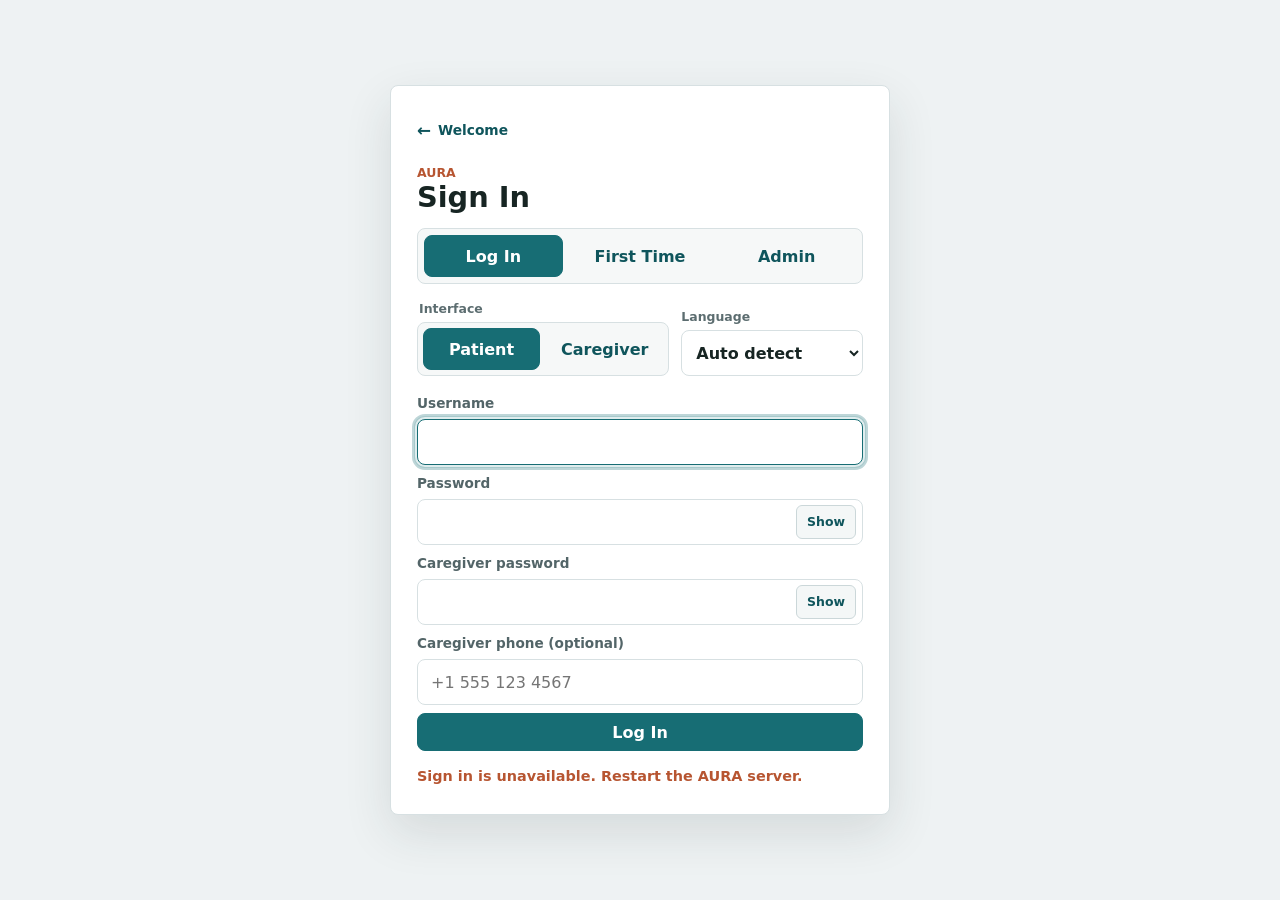
==== commit c52100fd: "Add password visibility controls" ====
--- a/static/index.html
+++ b/static/index.html
@@ -16,6 +16,9 @@
             <p class="welcome-statement">
               Memories are the core foundation of human survival, identity, and social connection, and we save that memory.
             </p>
+            <p class="demo-disclaimer" data-demo-disclaimer hidden>
+              Public prototype. Use synthetic information only. Do not enter real patient, phone, or medical data. AURA does not replace emergency services.
+            </p>
             <button class="welcome-start-button" id="welcomeStartButton" type="button">
               <span>Get Started</span>
               <svg aria-hidden="true" viewBox="0 0 24 24">
@@ -37,6 +40,10 @@
             <p class="eyebrow">AURA</p>
             <h1>Sign In</h1>
           </div>
+
+          <p class="demo-disclaimer" data-demo-disclaimer hidden>
+            Public prototype. Use synthetic information only. Do not enter real patient, phone, or medical data. AURA does not replace emergency services.
+          </p>
 
           <div class="auth-tabs" role="tablist" aria-label="Sign in options">
             <button class="auth-tab is-active" id="showLoginButton" type="button">Log In</button>
@@ -70,11 +77,30 @@
             <label for="loginUsername">Username</label>
             <input id="loginUsername" autocomplete="username" required>
             <label for="loginPassword">Password</label>
-            <input id="loginPassword" type="password" autocomplete="current-password" required>
+            <div class="password-field">
+              <input id="loginPassword" type="password" autocomplete="current-password" required>
+              <button
+                class="password-visibility-toggle"
+                type="button"
+                data-password-toggle="loginPassword"
+                aria-controls="loginPassword"
+                aria-pressed="false"
+              >Show</button>
+            </div>
             <label for="loginCaregiverPassword">Caregiver password</label>
-            <input id="loginCaregiverPassword" type="password" autocomplete="current-password" required>
-            <label for="loginCaregiverPhone">Caregiver phone (optional)</label>
+            <div class="password-field">
+              <input id="loginCaregiverPassword" type="password" autocomplete="current-password" required>
+              <button
+                class="password-visibility-toggle"
+                type="button"
+                data-password-toggle="loginCaregiverPassword"
+                aria-controls="loginCaregiverPassword"
+                aria-pressed="false"
+              >Show</button>
+            </div>
+            <label class="demo-phone-field" for="loginCaregiverPhone">Caregiver phone (optional)</label>
             <input
+              class="demo-phone-field"
               id="loginCaregiverPhone"
               type="tel"
               autocomplete="tel"
@@ -92,11 +118,30 @@
             <label for="signupUsername">Username</label>
             <input id="signupUsername" autocomplete="username" required>
             <label for="signupPassword">Password</label>
-            <input id="signupPassword" type="password" autocomplete="new-password" required>
+            <div class="password-field">
+              <input id="signupPassword" type="password" autocomplete="new-password" required>
+              <button
+                class="password-visibility-toggle"
+                type="button"
+                data-password-toggle="signupPassword"
+                aria-controls="signupPassword"
+                aria-pressed="false"
+              >Show</button>
+            </div>
             <label for="signupCaregiverPassword">Caregiver password</label>
-            <input id="signupCaregiverPassword" type="password" autocomplete="new-password" required>
-            <label for="signupCaregiverPhone">Caregiver phone (optional)</label>
+            <div class="password-field">
+              <input id="signupCaregiverPassword" type="password" autocomplete="new-password" required>
+              <button
+                class="password-visibility-toggle"
+                type="button"
+                data-password-toggle="signupCaregiverPassword"
+                aria-controls="signupCaregiverPassword"
+                aria-pressed="false"
+              >Show</button>
+            </div>
+            <label class="demo-phone-field" for="signupCaregiverPhone">Caregiver phone (optional)</label>
             <input
+              class="demo-phone-field"
               id="signupCaregiverPhone"
               type="tel"
               autocomplete="tel"
@@ -110,7 +155,16 @@
             <label for="adminUsername">Admin username</label>
             <input id="adminUsername" autocomplete="username" required>
             <label for="adminPassword">Admin password</label>
-            <input id="adminPassword" type="password" autocomplete="current-password" required>
+            <div class="password-field">
+              <input id="adminPassword" type="password" autocomplete="current-password" required>
+              <button
+                class="password-visibility-toggle"
+                type="button"
+                data-password-toggle="adminPassword"
+                aria-controls="adminPassword"
+                aria-pressed="false"
+              >Show</button>
+            </div>
             <button class="primary-button" type="submit">Open Admin</button>
           </form>
 
@@ -298,9 +352,24 @@
             <p class="interface-greeting" id="caregiverGreeting">Hi</p>
           </div>
           <div class="header-actions">
+            <button
+              class="icon-button caregiver-notification-button"
+              id="caregiverNotificationButton"
+              type="button"
+              data-caregiver-section="alerts"
+              aria-label="Open caregiver alerts"
+              title="Caregiver alerts"
+            >
+              <svg aria-hidden="true" viewBox="0 0 24 24">
+                <path d="M18 8a6 6 0 0 0-12 0c0 7-3 7-3 9h18c0-2-3-2-3-9"></path>
+                <path d="M10 21h4"></path>
+              </svg>
+              <span class="notification-count-badge" id="caregiverNotificationBadge" hidden>0</span>
+            </button>
             <button class="ghost-button clear-caregiver-button" id="resetCaregiverButton" type="button">
               Clear Alerts &amp; Chat
             </button>
+            <span class="caregiver-action-status" id="caregiverResetStatus" role="status"></span>
             <button class="ghost-button" id="refreshCaregiverButton" type="button">
               Refresh
             </button>
@@ -351,6 +420,7 @@
                 <strong>Patient Chat</strong>
                 <span id="homePatientChatStatus">No messages</span>
               </span>
+              <span class="notification-count-badge home-card-badge" id="caregiverChatNotificationBadge" hidden>0</span>
             </button>
             <button class="caregiver-home-card card-alerts" type="button" data-caregiver-section="alerts">
               <span class="home-card-icon" aria-hidden="true">
@@ -508,12 +578,30 @@
               <textarea id="routineInstructions" rows="3" placeholder="One step per line" required></textarea>
               <button class="primary-button" type="submit">Save Routine</button>
             </form>
+            <p class="routine-form-status" id="routineFormStatus" role="status"></p>
             <div class="routine-list" id="routineList"></div>
           </section>
         </div>
 
-        <div class="caregiver-section-panel" id="caregiverSection-performance" hidden>
-          <section class="stats-grid" aria-label="Session stats">
+        <div
+          class="caregiver-section-panel admin-dummy-interface caregiver-performance-interface"
+          id="caregiverSection-performance"
+          hidden
+        >
+          <div class="admin-dummy-hero caregiver-performance-hero">
+            <div>
+              <p class="eyebrow">Patient Dataset</p>
+              <h2>Performance Insights</h2>
+              <p class="section-subtext" id="caregiverInsightSource">
+                Waiting for stored patient records.
+              </p>
+            </div>
+          </div>
+
+          <section
+            class="dataset-grid admin-dummy-summary caregiver-session-summary"
+            aria-label="Session stats"
+          >
             <div class="stat-card">
               <span id="interactionsStat">0</span>
               <p>Interactions</p>
@@ -540,55 +628,48 @@
             </div>
           </section>
 
-          <section class="insight-panel caregiver-detailed-insights" aria-label="Performance insights">
-            <div class="section-title-row">
-              <div>
-                <h3>Performance Insights</h3>
-                <p class="section-subtext" id="caregiverInsightSource">
-                  Waiting for stored patient records.
-                </p>
-              </div>
-            </div>
+          <section class="admin-insight-section caregiver-performance-overview">
+            <h3>Stored Performance Overview</h3>
             <div class="dataset-grid caregiver-insight-summary" id="insightGrid"></div>
-
-            <div class="caregiver-insight-columns">
-              <section class="caregiver-insight-section">
-                <h4>Time of Day</h4>
-                <div class="admin-insight-list" id="caregiverTimeInsightList"></div>
-              </section>
-              <section class="caregiver-insight-section">
-                <h4>Task Difficulty</h4>
-                <div class="admin-insight-list" id="caregiverDifficultyInsightList"></div>
-              </section>
-              <section class="caregiver-insight-section">
-                <h4>Day of Week</h4>
-                <div class="admin-insight-list" id="caregiverDayInsightList"></div>
-              </section>
-              <section class="caregiver-insight-section">
-                <h4>Tasks Needing Review</h4>
-                <div class="admin-insight-list" id="caregiverTaskInsightList"></div>
-              </section>
-              <section class="caregiver-insight-section caregiver-trend-section">
-                <h4>Recent Trend</h4>
-                <div class="admin-insight-list" id="caregiverTrendInsightList"></div>
-              </section>
-            </div>
-
-            <div class="caregiver-insight-notes">
-              <section class="caregiver-insight-section">
-                <h4>Key Findings</h4>
-                <ul class="admin-insight-bullets" id="caregiverKeyFindings"></ul>
-              </section>
-              <section class="caregiver-insight-section">
-                <h4>Recommended Actions</h4>
-                <ul class="admin-insight-bullets" id="caregiverRecommendedActions"></ul>
-              </section>
-              <section class="caregiver-insight-section">
-                <h4>How to Read This</h4>
-                <ul class="admin-insight-bullets" id="caregiverDataNotes"></ul>
-              </section>
-            </div>
           </section>
+
+          <div class="admin-dummy-grid caregiver-insight-columns">
+            <section class="admin-insight-section caregiver-insight-section">
+              <h3>Time of Day</h3>
+              <div class="admin-insight-list" id="caregiverTimeInsightList"></div>
+            </section>
+            <section class="admin-insight-section caregiver-insight-section">
+              <h3>Task Difficulty</h3>
+              <div class="admin-insight-list" id="caregiverDifficultyInsightList"></div>
+            </section>
+            <section class="admin-insight-section caregiver-insight-section">
+              <h3>Day of Week</h3>
+              <div class="admin-insight-list" id="caregiverDayInsightList"></div>
+            </section>
+            <section class="admin-insight-section caregiver-insight-section">
+              <h3>Tasks Needing Review</h3>
+              <div class="admin-insight-list" id="caregiverTaskInsightList"></div>
+            </section>
+            <section class="admin-insight-section caregiver-insight-section caregiver-trend-section">
+              <h3>Recent Trend</h3>
+              <div class="admin-insight-list" id="caregiverTrendInsightList"></div>
+            </section>
+          </div>
+
+          <div class="admin-dummy-notes caregiver-insight-notes">
+            <section class="admin-insight-section caregiver-insight-section">
+              <h3>Key Findings</h3>
+              <ul class="admin-insight-bullets" id="caregiverKeyFindings"></ul>
+            </section>
+            <section class="admin-insight-section caregiver-insight-section">
+              <h3>Recommended Actions</h3>
+              <ul class="admin-insight-bullets" id="caregiverRecommendedActions"></ul>
+            </section>
+            <section class="admin-insight-section caregiver-insight-section">
+              <h3>How to Read This</h3>
+              <ul class="admin-insight-bullets" id="caregiverDataNotes"></ul>
+            </section>
+          </div>
         </div>
 
         <div class="caregiver-section-panel" id="caregiverSection-update" hidden>
@@ -844,13 +925,22 @@
         <form class="password-dialog" id="passwordForm">
           <h2 id="passwordTitle">Caregiver Access</h2>
           <label for="passwordInput">Password</label>
-          <input
-            id="passwordInput"
-            type="password"
-            inputmode="numeric"
-            autocomplete="current-password"
-            placeholder="Enter password"
-          >
+          <div class="password-field">
+            <input
+              id="passwordInput"
+              type="password"
+              inputmode="numeric"
+              autocomplete="current-password"
+              placeholder="Enter password"
+            >
+            <button
+              class="password-visibility-toggle"
+              type="button"
+              data-password-toggle="passwordInput"
+              aria-controls="passwordInput"
+              aria-pressed="false"
+            >Show</button>
+          </div>
           <p class="password-error" id="passwordError" hidden></p>
           <div class="password-actions">
             <button class="ghost-button" id="cancelPasswordButton" type="button">
@@ -867,12 +957,21 @@
           <label for="adminModalUsername">Username</label>
           <input id="adminModalUsername" autocomplete="username" required>
           <label for="adminModalPassword">Password</label>
-          <input
-            id="adminModalPassword"
-            type="password"
-            autocomplete="current-password"
-            required
-          >
+          <div class="password-field">
+            <input
+              id="adminModalPassword"
+              type="password"
+              autocomplete="current-password"
+              required
+            >
+            <button
+              class="password-visibility-toggle"
+              type="button"
+              data-password-toggle="adminModalPassword"
+              aria-controls="adminModalPassword"
+              aria-pressed="false"
+            >Show</button>
+          </div>
           <p class="password-error" id="adminModalError" hidden></p>
           <div class="password-actions">
             <button class="ghost-button" id="cancelAdminModalButton" type="button">
--- a/static/styles.css
+++ b/static/styles.css
@@ -3266,7 +3266,60 @@
 }
 
 .admin-table-wrap {
+  width: 100%;
+  min-width: 0;
+  min-height: 240px;
+  max-height: 100%;
   overflow: auto;
+  overscroll-behavior: contain;
+  scrollbar-gutter: stable;
+}
+
+.admin-dataset-card > .section-title-row {
+  flex-wrap: wrap;
+  align-items: flex-start;
+}
+
+.admin-dataset-card > .dataset-grid {
+  grid-template-columns: repeat(auto-fit, minmax(130px, 1fr));
+}
+
+.admin-table-wrap .dataset-table {
+  width: 100%;
+  min-width: 1180px;
+  table-layout: auto;
+}
+
+.admin-table-wrap .dataset-table th,
+.admin-table-wrap .dataset-table td {
+  min-width: 92px;
+  overflow: visible;
+  text-overflow: clip;
+  white-space: nowrap;
+}
+
+.admin-table-wrap .dataset-table th {
+  position: sticky;
+  top: 0;
+  z-index: 2;
+}
+
+.admin-table-wrap .dataset-table th:nth-child(3),
+.admin-table-wrap .dataset-table td:nth-child(3) {
+  min-width: 180px;
+}
+
+.admin-table-wrap .dataset-table th:nth-child(7),
+.admin-table-wrap .dataset-table td:nth-child(7) {
+  min-width: 150px;
+}
+
+.admin-table-wrap .dataset-table th:last-child,
+.admin-table-wrap .dataset-table td:last-child {
+  min-width: 280px;
+  max-width: 380px;
+  white-space: normal;
+  overflow-wrap: anywhere;
 }
 
 .admin-dummy-interface {
@@ -4109,122 +4162,99 @@
   }
 }
 
-/* Detailed patient performance report */
-#caregiverSection-performance.is-active {
+/* Caregiver performance uses the same report structure as dummy insights. */
+#caregiverSection-performance.caregiver-performance-interface.is-active {
   display: block;
+  height: 100%;
+  min-height: 0;
+  padding: 16px;
   overflow: auto;
   scrollbar-gutter: stable;
 }
 
-#caregiverSection-performance > .stats-grid {
+.caregiver-performance-hero .section-subtext {
+  max-width: 72ch;
+}
+
+.caregiver-session-summary {
   grid-template-columns: repeat(6, minmax(0, 1fr));
-  gap: 8px;
-  margin: 0 0 16px;
-}
-
-#caregiverSection-performance > .stats-grid .stat-card {
+}
+
+.caregiver-session-summary .stat-card,
+.caregiver-insight-summary .stat-card {
   min-height: 76px;
-  padding: 12px;
-}
-
-.caregiver-detailed-insights {
-  display: grid;
-  gap: 18px;
-  width: 100%;
-  height: auto;
-  min-height: 0;
-  max-height: none;
-  margin: 0;
-  padding: 0;
-  overflow: visible;
-  border: 0;
-  border-radius: 0;
-  background: transparent;
-  box-shadow: none;
-}
-
-.caregiver-detailed-insights > .section-title-row {
-  align-items: end;
-  padding-bottom: 12px;
-  border-bottom: 1px solid var(--line);
-}
-
-.caregiver-detailed-insights > .section-title-row h3 {
-  color: #152b2d;
-  font-size: 1.2rem;
+  background: #ffffff;
+}
+
+.caregiver-performance-overview {
+  margin-top: 14px;
 }
 
 .caregiver-insight-summary {
   grid-template-columns: repeat(3, minmax(0, 1fr));
-  gap: 10px;
-}
-
-.caregiver-insight-summary .stat-card {
-  min-height: 78px;
-  background: #ffffff;
-  box-shadow: 0 5px 14px rgba(36, 58, 61, 0.05);
-}
-
-.caregiver-insight-columns {
-  display: grid;
-  gap: 20px;
-}
-
-.caregiver-insight-section {
-  display: grid;
-  gap: 10px;
+  margin-top: 2px;
+}
+
+.caregiver-performance-interface .caregiver-insight-section h3 {
+  color: #21383a;
+}
+
+.insight-metrics {
+  display: grid;
+}
+
+.insight-metric {
+  display: grid;
+  grid-template-columns: minmax(0, 1fr) auto;
+  align-items: start;
+  gap: 12px;
+  padding: 7px 0;
+  border-bottom: 1px solid #edf1f2;
+}
+
+.insight-metric:last-child {
+  border-bottom: 0;
+}
+
+.insight-metric span,
+.insight-metric b {
+  font-size: 0.82rem;
+  line-height: 1.35;
+}
+
+.insight-metric span {
   min-width: 0;
-}
-
-.caregiver-insight-section h4 {
-  margin: 0;
-  color: #21383a;
-  font-size: 1rem;
-}
-
-.caregiver-insight-section > .admin-insight-list {
-  grid-template-columns: repeat(3, minmax(0, 1fr));
-}
-
-.caregiver-insight-section .admin-insight-item {
-  gap: 6px;
-  padding: 14px;
-  border-color: #d6e0e2;
-  background: #ffffff;
-  box-shadow: 0 5px 14px rgba(36, 58, 61, 0.05);
-}
-
-.caregiver-insight-section .admin-insight-item > strong {
-  padding-bottom: 7px;
-  border-bottom: 1px solid #e5ebec;
-  color: #17636a;
-}
-
-.caregiver-insight-section .admin-insight-item > span {
-  margin-top: 5px;
-  padding-top: 8px;
+  color: #52666a;
+}
+
+.insight-metric b {
+  color: #1f393c;
+  font-variant-numeric: tabular-nums;
+  text-align: right;
+}
+
+.admin-insight-item > .insight-interpretation {
+  margin-top: 8px;
+  padding-top: 10px;
   border-top: 1px solid #e5ebec;
   color: #41575b;
-  font-weight: 750;
+  font-size: 0.82rem;
+  font-weight: 700;
+  line-height: 1.45;
+}
+
+.admin-insight-list > .empty-state {
+  grid-column: 1 / -1;
+  margin: 0;
+  padding: 14px;
+  border: 1px dashed #cdd9db;
+  border-radius: 8px;
+  background: #f8faf9;
+  text-align: center;
 }
 
 .caregiver-trend-section > .admin-insight-list {
   grid-template-columns: minmax(0, 1fr);
-}
-
-.caregiver-insight-notes {
-  display: grid;
-  grid-template-columns: repeat(3, minmax(0, 1fr));
-  align-items: start;
-  gap: 12px;
-  padding-top: 2px;
-}
-
-.caregiver-insight-notes > .caregiver-insight-section {
-  padding: 15px;
-  border: 1px solid #d6e0e2;
-  border-radius: 8px;
-  background: #ffffff;
 }
 
 .caregiver-insight-notes .admin-insight-bullets {
@@ -4239,12 +4269,12 @@
 }
 
 @media (max-width: 900px) {
-  #caregiverSection-performance > .stats-grid,
+  .caregiver-session-summary,
   .caregiver-insight-summary {
     grid-template-columns: repeat(3, minmax(0, 1fr));
   }
 
-  .caregiver-insight-section > .admin-insight-list {
+  .caregiver-performance-interface .admin-insight-list {
     grid-template-columns: repeat(2, minmax(0, 1fr));
   }
 
@@ -4255,12 +4285,16 @@
 }
 
 @media (max-width: 600px) {
-  #caregiverSection-performance > .stats-grid {
+  #caregiverSection-performance.caregiver-performance-interface.is-active {
+    padding: 12px;
+  }
+
+  .caregiver-session-summary {
     grid-template-columns: repeat(2, minmax(0, 1fr));
   }
 
   .caregiver-insight-summary,
-  .caregiver-insight-section > .admin-insight-list {
+  .caregiver-performance-interface .admin-insight-list {
     grid-template-columns: minmax(0, 1fr);
   }
 }
@@ -4632,6 +4666,46 @@
   background: #ffffff;
 }
 
+.password-field {
+  position: relative;
+  min-width: 0;
+}
+
+.auth-form .password-field > input,
+.password-dialog .password-field > input {
+  width: 100%;
+  padding-right: 76px;
+}
+
+.password-visibility-toggle {
+  position: absolute;
+  top: 50%;
+  right: 7px;
+  min-width: 58px;
+  min-height: 34px;
+  padding: 0 10px;
+  transform: translateY(-50%);
+  border: 1px solid #cbd7d9;
+  border-radius: 6px;
+  background: #f4f7f7;
+  color: var(--brand-dark);
+  font: inherit;
+  font-size: 0.78rem;
+  font-weight: 850;
+  line-height: 1;
+}
+
+.password-visibility-toggle:hover {
+  transform: translateY(-50%);
+  border-color: var(--brand);
+  background: #eaf3f3;
+}
+
+.password-visibility-toggle:focus-visible {
+  outline: 3px solid rgba(47, 111, 115, 0.22);
+  outline-offset: 1px;
+}
+
 .patient-panel,
 .caregiver-panel {
   border-color: var(--line);
@@ -5193,6 +5267,83 @@
   text-wrap: balance;
 }
 
+.demo-disclaimer {
+  max-width: 590px;
+  margin: 0;
+  padding: 12px 14px;
+  border: 1px solid #f2b99f;
+  border-left: 4px solid #d4512a;
+  border-radius: 6px;
+  background: #fff5ef;
+  color: #6d2c1d;
+  font-size: 0.9rem;
+  font-weight: 750;
+  line-height: 1.45;
+  text-shadow: none;
+}
+
+.demo-disclaimer[hidden],
+.demo-phone-field[hidden] {
+  display: none !important;
+}
+
+.caregiver-notification-button {
+  position: relative;
+  overflow: visible;
+}
+
+.notification-count-badge {
+  position: absolute;
+  top: -7px;
+  right: -7px;
+  display: grid;
+  min-width: 23px;
+  height: 23px;
+  place-items: center;
+  padding: 0 6px;
+  border: 2px solid #ffffff;
+  border-radius: 12px;
+  background: #d92d20;
+  color: #ffffff;
+  font-size: 0.72rem;
+  font-weight: 900;
+  line-height: 1;
+  box-shadow: 0 3px 8px rgba(99, 19, 12, 0.3);
+}
+
+.notification-count-badge[hidden] {
+  display: none;
+}
+
+.caregiver-action-status {
+  min-width: 0;
+  color: #49666a;
+  font-size: 0.78rem;
+  font-weight: 800;
+}
+
+.card-patient-chat {
+  position: relative;
+  overflow: visible;
+}
+
+.home-card-badge {
+  top: 9px;
+  right: 9px;
+}
+
+.routine-form-status {
+  min-height: 22px;
+  margin: 6px 0 0;
+  color: #315b60;
+  font-size: 0.88rem;
+  font-weight: 750;
+}
+
+.auth-card .demo-disclaimer {
+  font-size: 0.82rem;
+}
+
 .welcome-start-button {
   display: inline-flex;
   width: fit-content;
